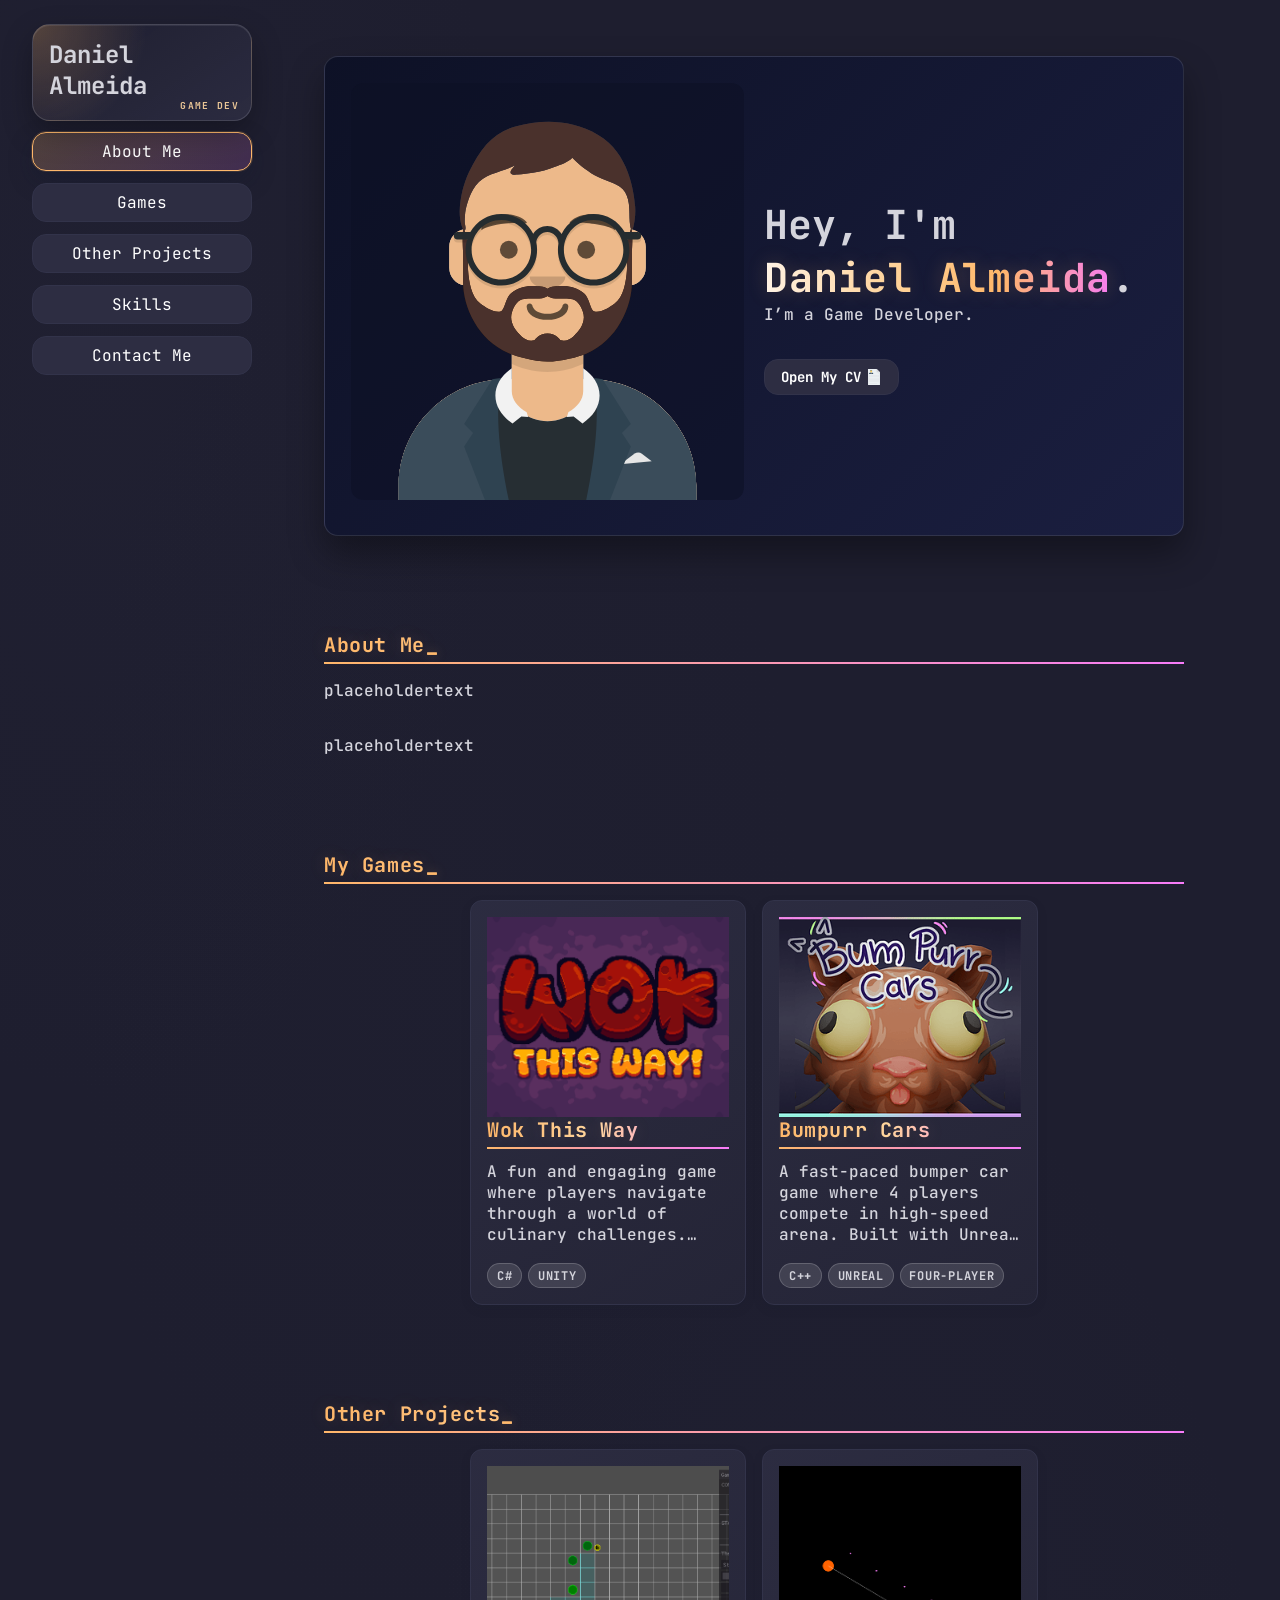
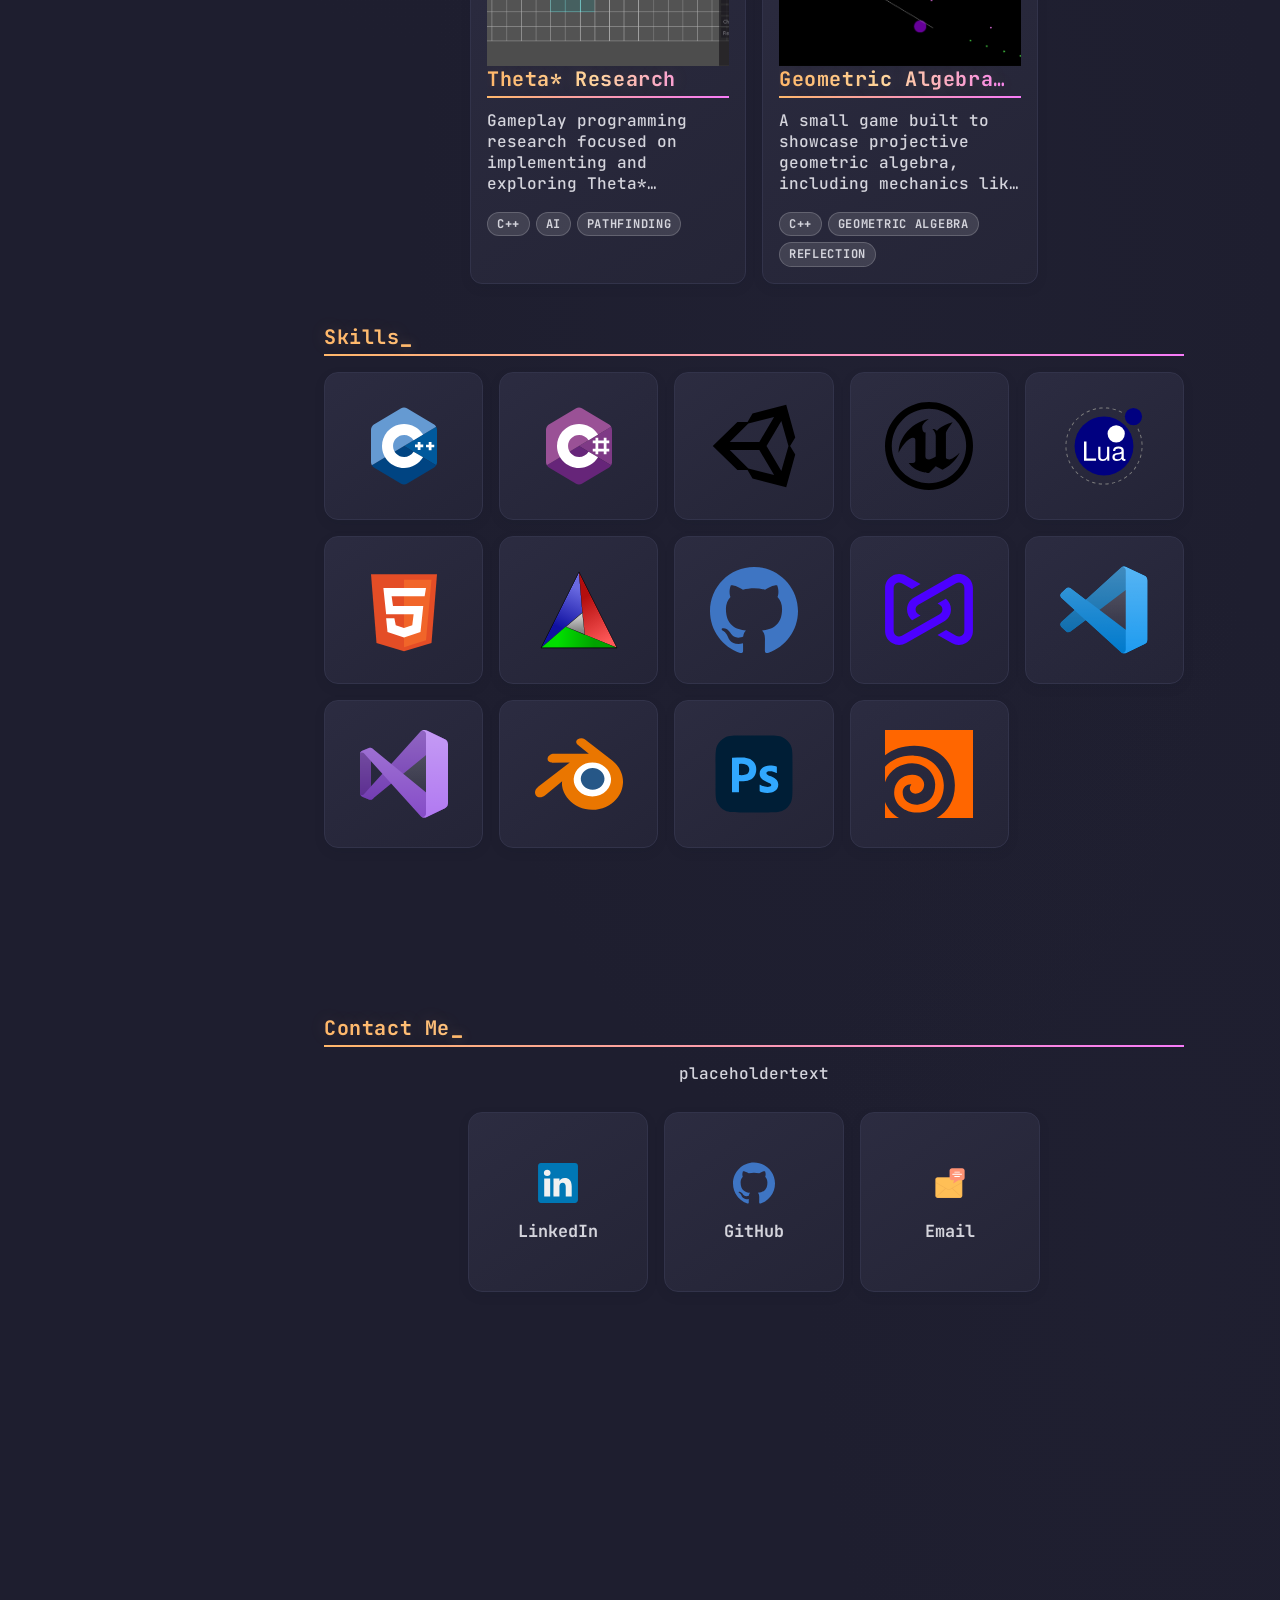
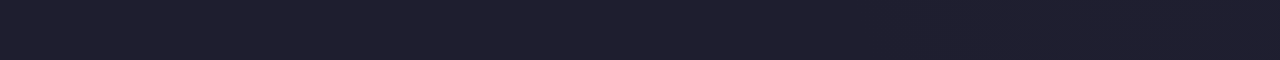
==== index.html @ 82ed1812 "added website project" ====
<!DOCTYPE html>
<html lang="en">
	<head>
		<meta charset="utf-8">
    <link rel="icon" href="./assets/images/1311.png" />
		<title>Daniel Almeida</title>
    <meta name="description" content="Logo/Profile photo">
    <meta name="viewport" content="width=device-width, initial-scale=1" />

    <link rel="preconnect" href="https://fonts.googleapis.com">
    <link rel="preconnect" href="https://fonts.gstatic.com" crossorigin>
    <link href="https://fonts.googleapis.com/css2?family=JetBrains+Mono:wght@400;500;700&display=swap" rel="stylesheet">

		<link rel="stylesheet" href="./css/layout.css">
    <link rel="stylesheet" href="./css/typography.css">
    <link rel="stylesheet" href="./css/utilities.css">

		<script defer src="./js/script.js"></script>
	</head>
	<body>
    <div class="site-header">
      <div class="nav-title">Daniel Almeida</div>
      <button class="nav-toggle" type="button" aria-expanded="false" aria-controls="site-nav">Menu</button>
    </div>

    <div class="navbar" id="site-nav">
      <div class="nav-primary">
        <div class="nav-index">
          <a class="button" href="#about-section">About Me</a>
          <a class="button" href="#my-work-section">Games</a>
          <a class="button" href="#other-projects-section">Other Projects</a>
          <a class="button" href="#skills-section">Skills</a>
          <a class="button" href="#contact-section">Contact Me</a>
        </div>
      </div>
    </div>

    <div id="main-content">
      <div id="portfolio-header">
        <div id="portfolio-header-image-container">
          <img src="./assets/icons/avatar.svg" class="portfolio-header-image">
          <a class="no-underline" target="_blank" >
            
          </a>
        </div>
        <div id="portfolio-header-text-container">
            <div class="header-text">
              <span class="main-title">Hey, I'm <span class="hero-name">Daniel Almeida</span>.</span>
              <div class="body-text">I’m a Game Developer.</div>
            </div>
            <a class="button" id="my-work-link" href="./assets/DanielAlmeida_CV.pdf" target="_blank" rel="noopener noreferrer">
              <span class="button-text">Open My CV</span> 
              <img src="./assets/icons/curriculum-vitae-resume-svgrepo-com.svg" class="right-arrow-icon" alt="CV icon" />
            </a>
        </div>
      </div>

      <div id="about-section">
        <span class="subheader-text">About Me</span>
        <div class="about-section-content">
          <div class="body-text">placeholdertext</div>
          <div class="body-text">placeholdertext</div>
        </div>
      </div>

      <div id="my-work-section">
        <span class="subheader-text">My Games</span>

        <div class="projects-container">
          <a class="project-card project-card-link" href="./project/wok-this-way.html" data-tags="C#, Unity">
            <img src="./assets/images/wokthisway1.png" class="project-image" alt="Wok This Way">
            <div class="project-card-text-container">
              <div class="subheader-text project-title">Wok This Way</div>
              <div class="body-text project-card-text">A fun and engaging game where players navigate through a world of culinary challenges. Made for an arcade machine</div>
            </div>
          </a>
          <a class="project-card project-card-link" href="./project/bumpurr-cars.html" data-tags="C++, Unreal, Four-Player">
            <img src="./assets/images/bumpurrCarsLogo2.png" class="project-image" alt="Bumpurr Cars">
            <div class="project-card-text-container">
              <div class="subheader-text project-title">Bumpurr Cars</div>
              <div class="body-text project-card-text">A fast-paced bumper car game where 4 players compete in high-speed arena. Built with Unreal Engine and C++.</div>
            </div>
          </a>
        </div>
      </div>

      <div id="other-projects-section">
        <div class="content-subsection">
          <span class="subheader-text">Other Projects</span>

          <div class="projects-container">
            <a class="project-card project-card-link" href="./project/theta-star-research.html" data-tags="C++, AI, Pathfinding">
              <img src="./assets/images/thetastar.png" class="project-image" alt="Theta* research project">
              <div class="project-card-text-container">
                <div class="subheader-text project-title">Theta* Research</div>
                <div class="body-text project-card-text">Gameplay programming research focused on implementing and exploring Theta* pathfinding.</div>
              </div>
            </a>
            <a class="project-card project-card-link" href="./project/geoa-mini-game.html" data-tags="C++, Geometric Algebra, Reflection">
              <img src="./assets/images/geoa.png" class="project-image" alt="Projective geometric algebra mini game">
              <div class="project-card-text-container">
                <div class="subheader-text project-title">Geometric Algebra Mini Game</div>
                <div class="body-text project-card-text">A small game built to showcase projective geometric algebra, including mechanics like collision and movement using reflection and translation.</div>
              </div>
            </a>
          </div>
        </div>

        <div class="content-subsection skills-section" id="skills-section">
          <div class="subheader-text">Skills</div>
          <div class="skills-grid">
            <div class="skill-card">
              <div class="skill-icon">
                <img src="./assets/icons/cpp-svgrepo-com.svg" class="skill-icon-image" alt="C++ logo" />
              </div>
              <div class="skill-label">C++</div>
            </div>
            <div class="skill-card">
              <div class="skill-icon">
                <img src="./assets/icons/csharp-svgrepo-com.svg" class="skill-icon-image" alt="C# logo" />
              </div>
              <div class="skill-label">C#</div>
            </div>
            <div class="skill-card">
              <div class="skill-icon">
                <img src="./assets/icons/unity-svgrepo-com.svg" class="skill-icon-image" alt="Unity logo" />
              </div>
              <div class="skill-label">Unity</div>
            </div>
            <div class="skill-card">
              <div class="skill-icon">
                <img src="./assets/icons/unreal-engine-svgrepo-com.svg" class="skill-icon-image" alt="Unreal Engine logo" />
              </div>
              <div class="skill-label">Unreal</div>
            </div>
            <div class="skill-card">
              <div class="skill-icon">
                <img src="./assets/icons/lua-svgrepo-com.svg" class="skill-icon-image" alt="Lua logo" />
              </div>
              <div class="skill-label">Lua</div>
            </div>
            <div class="skill-card">
              <div class="skill-icon">
                <img src="./assets/icons/html-5-svgrepo-com.svg" class="skill-icon-image" alt="HTML logo" />
              </div>
              <div class="skill-label">HTML</div>
            </div>
            <div class="skill-card">
              <div class="skill-icon">
                <img src="./assets/icons/cmake-svgrepo-com.svg" class="skill-icon-image" alt="CMake logo" />
              </div>
              <div class="skill-label">CMake</div>
            </div>
            <div class="skill-card">
              <div class="skill-icon">
                <img src="./assets/icons/github1.svg" class="skill-icon-image" alt="GitHub logo" />
              </div>
              <div class="skill-label">GitHub</div>
            </div>
            <div class="skill-card">
              <div class="skill-icon">
                <img src="./assets/icons/Logo-perforce-icon-reg.svg" class="skill-icon-image" alt="Perforce logo" />
              </div>
              <div class="skill-label">Perforce</div>
            </div>
            <div class="skill-card">
              <div class="skill-icon">
                <img src="./assets/icons/visual-studio-code-svgrepo-com.svg" class="skill-icon-image" alt="VS Code logo" />
              </div>
              <div class="skill-label">VS Code</div>
            </div>
            <div class="skill-card">
              <div class="skill-icon">
                <img src="./assets/icons/visual-studio-svgrepo-com.svg" class="skill-icon-image" alt="Visual Studio logo" />
              </div>
              <div class="skill-label">Visual Studio</div>
            </div>
            <div class="skill-card">
              <div class="skill-icon">
                <img src="./assets/icons/blender-svgrepo-com.svg" class="skill-icon-image" alt="Blender logo" />
              </div>
              <div class="skill-label">Blender</div>
            </div>
            <div class="skill-card">
              <div class="skill-icon">
                <img src="./assets/icons/adobe-photoshop-svgrepo-com.svg" class="skill-icon-image" alt="Photoshop logo" />
              </div>
              <div class="skill-label">Photoshop</div>
            </div>
            <div class="skill-card">
              <div class="skill-icon">
                <img src="./assets/icons/houdini_badge_flat.svg" class="skill-icon-image" alt="Houdini logo" />
              </div>
              <div class="skill-label">Houdini</div>
            </div>
          </div>
        </div>
      </div>

      <div id="contact-section">
        <span class="subheader-text">Contact Me</span>
        <div class="contact-section-content">
          <div class="contact-intro">
            <div class="body-text">placeholdertext</div>
          </div>
          <div class="contact-links">
            <a class="contact-card" target="_blank" href="https://linkedin.com/in/daniel-almeida-in">
              <img src="./assets/icons/linkedin1.svg" class="footer-icon" alt="LinkedIn" />
              <span class="contact-label">LinkedIn</span>
            </a>
            <a class="contact-card" target="_blank" href="https://github.com/daniellopesalmeida">
              <img src="./assets/icons/github1.svg" class="footer-icon" alt="GitHub" />
              <span class="contact-label">GitHub</span>
            </a>
            <a class="contact-card" href="mailto:dani.almeida.dla@gmail.com">
              <img src="./assets/icons/mail1.svg" class="footer-icon" alt="Email" />
              <span class="contact-label">Email</span>
            </a>
          </div>
        </div>
      </div>

      <div id="page-end-spacer" aria-hidden="true"></div>
    </div>

	</body>
</html>
---- css/layout.css ----
* 
{
  box-sizing: border-box;
}

html {
  text-size-adjust: none;
  -webkit-text-size-adjust: none;
  -moz-text-size-adjust: none;
  -ms-text-size-adjust: none;
  
}

body {
  position: relative;
  margin: 0;
  -webkit-font-smoothing: antialiased;
  -moz-osx-font-smoothing: grayscale;
  background-color: var(--bg-color);
  background-image:
    radial-gradient(46% 34% at 8% 10%, rgba(45, 45, 66, 0.12), transparent 70%),
    radial-gradient(40% 32% at 34% 28%, rgba(37, 37, 55, 0.1), transparent 72%),
    radial-gradient(46% 36% at 66% 58%, rgba(50, 51, 74, 0.1), transparent 74%),
    radial-gradient(38% 30% at 90% 88%, rgba(45, 45, 66, 0.08), transparent 72%);
  background-repeat: no-repeat;
  background-size: 100% 100%;
  color: var(--text-color);
  overflow-x: hidden;
}




/* Main Page Layout */

#main-content {
  margin: 48px 40px 40px 308px;
  display: flex;
  flex-direction: column;
  gap: 96px;
}

@media only screen and (max-width: 1000px) {
  #main-content {
    margin: 48px 40px 40px 296px;
  }
}

@media only screen and (max-width: 900px) {
  #main-content {
    margin: 176px 20px 20px 20px;
  }
}

@media only screen and (max-width: 800px) {
  #main-content {
    margin: 176px 20px 20px 20px;
  }
}

@media only screen and (max-width: 600px) {
  #main-content {
    margin: 168px 16px 16px 16px;
  }
}




/* Portfolio Header */

#portfolio-header {
  position: relative;
  display: flex;
  gap: 20px;
  align-items: center;
  background: linear-gradient(135deg, rgba(13, 17, 38, 0.95), rgba(27, 31, 65, 0.95));
  border: 1px solid rgba(255, 255, 255, 0.12);
  border-radius: 14px;
  box-shadow: 0 18px 34px rgba(0, 0, 0, 0.35);
  padding: 1.6rem;
  overflow: hidden;
}

#portfolio-header::after {
  content: "";
  position: absolute;
  inset: 0;
  background: linear-gradient(120deg, transparent 20%, rgba(255, 255, 255, 0.16), transparent 72%);
  transform: translateX(-120%);
  transition: transform 0.55s ease;
  pointer-events: none;
}

#portfolio-header:hover::after {
  transform: translateX(120%);
}

#portfolio-header-image-container {
  display: flex;
  flex-direction: column;
  gap: 10px;
  flex-basis: 50%;
}

.portfolio-header-image {
  width: 100%;
  max-width: 100%;
  height: auto;
  display: block;
  border-radius: 12px;
  background: rgba(13, 17, 38, 0.55);
  position: relative;
  overflow: hidden;
  -webkit-mask-image: -webkit-radial-gradient(white, black);
}



#portfolio-header-text-container {
  display: flex;
  flex-direction: column;
  gap: 34px;
  flex-basis: 50%;
}




/* About Section */

#about-section {
  display: flex;
  flex-direction: column;
  gap: 16px;
}

.about-section-content {
  display: flex;
  flex-direction: column;
  gap: 34px;
}

#contact-section {
  display: flex;
  flex-direction: column;
  gap: 16px;
  min-height: 420px;
  justify-content: center;
  padding: 1.2rem 0;
}

#page-end-spacer {
  min-height: 160px;
}

.contact-section-content {
  display: flex;
  flex-direction: column;
  gap: 28px;
  align-items: center;
}

.contact-intro {
  display: flex;
  flex-direction: column;
  gap: 18px;
  max-width: 760px;
}

.contact-links {
  display: flex;
  flex-wrap: wrap;
  gap: 16px;
  justify-content: center;
  max-width: 760px;
}

.contact-card {
  width: 180px;
  min-height: 180px;
  display: flex;
  flex-direction: column;
  align-items: center;
  justify-content: center;
  gap: 16px;
  padding: 1.25rem;
  border: 1px solid var(--border-color);
  border-radius: 14px;
  background: linear-gradient(145deg, rgba(45, 45, 66, 0.92), rgba(37, 37, 55, 0.92));
  color: inherit;
  text-decoration: none;
  box-shadow: 0 4px 12px rgba(15, 23, 42, 0.08);
  transition: transform 0.2s ease, box-shadow 0.2s ease, border-color 0.2s ease;
  text-align: center;
}

.contact-card:hover {
  transform: translateY(-3px);
  border-color: var(--accent-color);
  box-shadow: 0 8px 18px rgba(15, 23, 42, 0.14);
}

.contact-label {
  font-size: 1.05rem;
  font-weight: 700;
}

.contact-card .footer-icon {
  width: 42px;
  height: 42px;
  transition: transform 200ms ease-in-out, filter 200ms ease-in-out;
}

.contact-card:hover .footer-icon {
  transform: rotate(15deg) scale(1.08);
  filter: drop-shadow(0 0 8px rgba(255, 184, 107, 0.35));
}




/* Project Section */

#my-work-section {
  display: flex;
  flex-direction: column;
  gap: 16px;
}

#other-projects-section {
  display: flex;
  flex-direction: column;
  gap: 40px;
}

.content-subsection {
  display: flex;
  flex-direction: column;
  gap: 16px;
}

.projects-container {
  display: flex;
  gap: 34px 16px;
  flex-wrap: wrap;
  justify-content: center;
}

.skills-section {
  display: flex;
  flex-direction: column;
  gap: 16px;
}

.skills-grid {
  display: grid;
  grid-template-columns: repeat(auto-fit, minmax(140px, 1fr));
  gap: 16px;
}

.skill-card {
  position: relative;
  display: flex;
  flex-direction: column;
  align-items: center;
  justify-content: center;
  min-height: 148px;
  padding: 1rem;
  background: linear-gradient(145deg, rgba(45, 45, 66, 0.92), rgba(37, 37, 55, 0.92));
  border: 1px solid var(--border-color);
  border-radius: 14px;
  box-shadow: 0 4px 12px rgba(15, 23, 42, 0.08);
  text-align: center;
  overflow: hidden;
}

.skill-icon {
  width: 88px;
  height: 88px;
  display: flex;
  align-items: center;
  justify-content: center;
  padding: 0;
  color: #ffffff;
  font-size: 1rem;
  font-weight: 700;
  letter-spacing: 0.04em;
}

.skill-icon-image {
  width: 100%;
  height: 100%;
  object-fit: contain;
  display: block;
  transition: transform 200ms ease-in-out, filter 200ms ease-in-out;
}

.skill-card:hover .skill-icon-image {
  transform: translateY(-6px) scale(1.04);
  filter: drop-shadow(0 8px 12px rgba(0, 0, 0, 0.22));
}

.skill-label {
  position: absolute;
  left: 50%;
  bottom: 14px;
  transform: translate(-50%, 0);
  font-size: 0.95rem;
  font-weight: 700;
  opacity: 0;
  transition: opacity 0.2s ease;
  white-space: nowrap;
  pointer-events: none;
}

.skill-card:hover .skill-label {
  opacity: 1;
}

    /* Project Cards */

    .project-card {
      max-width: calc((100% - 32px) / 3);
      display: flex;
      flex-direction: column;
      gap: 24px;
      padding: 1rem;
      background: linear-gradient(145deg, rgba(45, 45, 66, 0.92), rgba(37, 37, 55, 0.92));
      border: 1px solid var(--border-color);
      border-radius: 14px;
      box-shadow: 0 4px 12px rgba(15, 23, 42, 0.08);
      transition: transform 0.2s ease, box-shadow 0.2s ease, border-color 0.2s ease;
      text-decoration: none;
      color: inherit;
    }

    .project-card:hover {
      transform: translateY(-3px);
      box-shadow: 0 8px 18px rgba(15, 23, 42, 0.14);
      border-color: var(--accent-color);
    }

    .project-card-text-container {
      flex-direction: column;
      display: flex;
      gap: 12px;
    }

    .project-tags {
      display: flex;
      flex-wrap: wrap;
      gap: 6px;
      margin-top: 6px;
    }

    .project-tag {
      background-color: rgba(255, 255, 255, 0.12);
      color: inherit;
      border: 1px solid rgba(255, 255, 255, 0.18);
      border-radius: 999px;
      padding: 0.2rem 0.55rem;
      font-size: 0.75rem;
      font-weight: 700;
      text-transform: uppercase;
      letter-spacing: 0.06em;
    }

    .project-card-link {
      display: block;
      border-radius: 12px;
      overflow: hidden;
      transition: transform 0.2s ease, box-shadow 0.2s ease;
      user-select: none;
      -webkit-user-select: none;
      -moz-user-select: none;
      -ms-user-select: none;
      text-decoration: none;
      color: inherit;
    }

    .project-card-link:hover {
      transform: translateY(-3px);
      box-shadow: 0 12px 18px rgba(0,0,0,0.15);
    }

    .project-image {
      width: 100%;
      height: 200px;
      object-fit: cover;
      object-position: center;
      display: block;
      cursor: pointer;
      background-color: transparent;
    }




/* Project Pages */

#project-header {
  display: flex;
  flex-direction: column;
  gap: 16px;
}

.project-hero-card {
  display: flex;
  flex-direction: column;
  gap: 18px;
  max-width: 720px;
  margin: 0 auto;
  padding: 1.4rem;
  background: linear-gradient(135deg, rgba(13, 17, 38, 0.95), rgba(27, 31, 65, 0.95));
  border: 1px solid rgba(255, 255, 255, 0.12);
  border-radius: 14px;
  box-shadow: 0 18px 34px rgba(0, 0, 0, 0.35);
}

.project-header-image {
  width: 100%;
  height: auto;
  border-radius: 12px;
}

#project-details {
  display: flex;
  flex-direction: column;
  gap: 16px;
}

.project-details-content {
  display: flex;
  flex-direction: column;
  gap: 34px;
}

#project-code {
  display: flex;
  flex-direction: column;
  gap: 16px;
}

.project-code-content {
  display: flex;
  flex-direction: column;
  gap: 20px;
}

.formula-card {
  display: flex;
  flex-direction: column;
  gap: 10px;
}

.formula-title {
  font-size: 0.9rem;
  font-weight: 700;
  letter-spacing: 0.08em;
  text-transform: uppercase;
  color: #ffd7a1;
}

.formula-expression {
  font-family: 'JetBrains Mono', monospace;
  display: flex;
  flex-direction: column;
  align-items: center;
  gap: 0.5rem;
  font-size: 1.3rem;
  font-weight: 700;
  line-height: 1.5;
  color: #f4f0ff;
  padding: 0.9rem 1rem;
  border-radius: 14px;
  background: linear-gradient(180deg, rgba(20, 23, 42, 0.82), rgba(14, 17, 32, 0.78));
  border: 1px solid rgba(255, 255, 255, 0.08);
  text-align: center;
}

.formula-line {
  display: flex;
  flex-wrap: wrap;
  justify-content: center;
  align-items: center;
  gap: 0.45rem;
}

.formula-line-text {
  font-size: 1.05rem;
  letter-spacing: 0.03em;
  text-transform: lowercase;
}

.formula-var {
  color: #fff3df;
}

.formula-op {
  color: #ffd7a1;
}

.formula-frac {
  display: inline-flex;
  flex-direction: column;
  align-items: center;
  line-height: 1.1;
}

.formula-frac-top {
  padding: 0 0.25rem 0.12rem;
  border-bottom: 1px solid rgba(255, 243, 223, 0.8);
}

.formula-frac-bottom {
  padding-top: 0.12rem;
}

.formula-expression sub {
  font-size: 0.7em;
  vertical-align: baseline;
  position: relative;
  bottom: -0.2em;
}

.code-block-card {
  padding: 1rem 1.1rem;
  border: 1px solid rgba(0, 122, 204, 0.35);
  border-radius: 16px;
  background: linear-gradient(180deg, rgba(37, 37, 38, 0.98), rgba(30, 30, 30, 0.98));
  box-shadow: 0 12px 24px rgba(0, 0, 0, 0.24);
  overflow-x: auto;
}

.code-block-card pre {
  margin: 0;
  white-space: pre-wrap;
}

.code-block-card code {
  font-family: 'JetBrains Mono', monospace;
  font-size: 0.92rem;
  line-height: 1.7;
  color: #d4d4d4;
}

.code-keyword {
  color: #569cd6;
}

.code-type {
  color: #4ec9b0;
}

.code-function {
  color: #dcdcaa;
}

.code-identifier {
  color: #9cdcfe;
}

.code-number {
  color: #b5cea8;
}

.code-comment {
  color: #6a9955;
}

#project-links {
  display: flex;
  flex-direction: column;
  gap: 16px;
}

.project-summary-card {
  padding: 1.2rem 1.3rem;
  border: 1px solid rgba(255, 255, 255, 0.12);
  border-radius: 16px;
  background: linear-gradient(145deg, rgba(45, 45, 66, 0.82), rgba(27, 31, 65, 0.82));
  box-shadow: 0 12px 24px rgba(0, 0, 0, 0.18);
}

.project-links-grid {
  display: flex;
  flex-wrap: wrap;
  gap: 16px;
}

.project-link-card {
  min-width: 180px;
  display: flex;
  align-items: center;
  justify-content: center;
  gap: 12px;
  padding: 1rem 1.2rem;
  border: 1px solid var(--border-color);
  border-radius: 14px;
  background: linear-gradient(145deg, rgba(45, 45, 66, 0.92), rgba(37, 37, 55, 0.92));
  color: inherit;
  text-decoration: none;
  box-shadow: 0 4px 12px rgba(15, 23, 42, 0.08);
  transition: transform 0.2s ease, box-shadow 0.2s ease, border-color 0.2s ease;
}

.project-link-card:hover {
  transform: translateY(-3px);
  border-color: var(--accent-color);
  box-shadow: 0 8px 18px rgba(15, 23, 42, 0.14);
}

.project-link-label {
  font-size: 0.95rem;
  font-weight: 700;
}

    /* Project Gallery */

    #project-gallery {
      display: flex;
      flex-direction: column;
      gap: 16px;
    }

    .project-gallery-content {
      display: grid;
      grid-template-columns: repeat(2, minmax(0, 1fr));
      gap: 16px;
      align-items: stretch;
    }

    .gallery-image-container {
      position: relative;
      width: 100%;
      display: flex;
      flex-direction: column;
      gap: 10px;
      padding: 1rem;
      border: 1px solid var(--border-color);
      border-radius: 14px;
      background: linear-gradient(145deg, rgba(45, 45, 66, 0.92), rgba(37, 37, 55, 0.92));
      box-shadow: 0 4px 12px rgba(15, 23, 42, 0.08);
      transition: box-shadow 0.2s ease, border-color 0.2s ease;
      justify-content: flex-start;
      overflow: hidden;
    }

    .gallery-image-container::after {
      content: "";
      position: absolute;
      inset: 0;
      background: linear-gradient(120deg, transparent 20%, rgba(255, 255, 255, 0.16), transparent 72%);
      transform: translateX(-120%);
      transition: transform 0.55s ease;
      pointer-events: none;
    }

    .gallery-image-container:hover {
      border-color: rgba(255, 255, 255, 0.18);
      box-shadow: 0 8px 18px rgba(15, 23, 42, 0.14);
    }

    .gallery-image-container:hover::after {
      transform: translateX(120%);
    }

  .gallery-image-container.half-width {
      width: 100%;
    }

    .gallery-image {
      width: 100%;
      height: auto;
      object-fit: contain;
      object-position: center;
      border-radius: 10px;
      background: rgba(13, 17, 38, 0.45);
    }


/* Extra Extra large devices (large laptops and desktops, 1200px and below) */
@media only screen and (max-width: 1600px) {
  #main-content {
    margin: 56px 96px 40px 324px;
  }
}

/* Extra large devices (large laptops and desktops, 1200px and below) */
@media only screen and (max-width: 1200px) {
  #main-content {
    margin: 56px 56px 40px 308px;
  }
}

/* Large devices (laptops/desktops, 1000px and below) */
@media only screen and (max-width: 1000px) {
  #main-content {
    margin: 48px 40px 40px 296px;
  }
}

/* Small devices (portrait tablets and large phones, 800px and below) */
@media only screen and (max-width: 800px) {
  #main-content {
    margin: 176px 20px 20px 20px;
  }

  #portfolio-header {
    flex-direction: column;
    align-items: flex-start;
  }

  #portfolio-header-image-container {
    flex: 0 0 auto;
  }

  .portfolio-header-image {
    max-width: 220px;
  }

  .project-card {
    max-width: calc((100% - 16px) / 2);
  }

  #other-projects-section {
    gap: 32px;
  }
}

/* Small devices (portrait tablets and large phones, 600px and below) */
@media only screen and (max-width: 600px) {
  #main-content {
    margin: 168px 16px 16px 16px;
  }

  .project-card {
    max-width: 100%;
  }

  .gallery-image-container.half-width {
    width: 100%;
  }

  .project-gallery-content {
    grid-template-columns: 1fr;
  }

  .skills-grid {
    grid-template-columns: repeat(2, minmax(0, 1fr));
  }

  .skill-card {
    min-height: 132px;
  }

  .contact-links {
    justify-content: center;
  }

  .contact-card {
    width: calc((100% - 16px) / 2);
    min-height: 160px;
  }

  .project-links-grid {
    flex-direction: column;
  }

  .project-link-card {
    width: 100%;
  }

  #contact-section {
    min-height: auto;
    padding: 0;
  }

  #page-end-spacer {
    min-height: 96px;
  }
}

:root {
  --bg-color: #1e1e2f;        /* dark IDE background */
  --text-color: #d4d4dc;      /* light text */
  --primary-color: #ffb86b;   /* warm amber accent */
  --secondary-color: #2d2d42; /* panel background */
  --accent-color: #f77bf9;    /* magenta highlight */
  --border-color: #32334a;    /* outline */
}
---- css/typography.css ----
body {
  font-family: 'JetBrains Mono', monospace;
  
}

.nav-title {
  font-weight: 700;
  font-size: 24px;
}

.button-text {
  font-size: 14px;
  font-weight: 700;
}

.image-caption {
  font-size: 14px;
  font-weight: 500;
}

.main-title {
  font-size: 40px;
  font-weight: 700;
}

.project-page-title {
  font-size: 40px;
  font-weight: 700;
  display: inline-block;
  color: var(--primary-color);
  background: linear-gradient(90deg, var(--primary-color), #ffd7a1 45%, var(--accent-color));
  -webkit-background-clip: text;
  background-clip: text;
  -webkit-text-fill-color: transparent;
  letter-spacing: 0.03em;
  text-shadow: 0 0 18px rgba(255, 184, 107, 0.18);
  position: relative;
  padding-bottom: 0.25rem;
  border-bottom: 2px solid transparent;
  border-image: linear-gradient(90deg, var(--primary-color), var(--accent-color)) 1;
}

.hero-name {
  display: inline-block;
  color: var(--primary-color);
  background: linear-gradient(90deg, #fff7ec 0%, #ffd7a1 35%, var(--primary-color) 68%, var(--accent-color) 100%);
  -webkit-background-clip: text;
  background-clip: text;
  -webkit-text-fill-color: transparent;
  text-shadow: 0 0 20px rgba(255, 184, 107, 0.22);
  letter-spacing: 0.02em;
}

.subheader-text {
  font-size: 20px;
  font-weight: 700;
  display: inline-block;
  color: var(--primary-color);
  background: linear-gradient(90deg, var(--primary-color), #ffd7a1 45%, var(--accent-color));
  -webkit-background-clip: text;
  background-clip: text;
  -webkit-text-fill-color: transparent;
  letter-spacing: 0.03em;
  text-shadow: 0 0 18px rgba(255, 184, 107, 0.18);
  position: relative;
  padding-bottom: 0.25rem;
  border-bottom: 2px solid transparent;
  border-image: linear-gradient(90deg, var(--primary-color), var(--accent-color)) 1;
}

#about-section > .subheader-text::after,
#my-work-section > .subheader-text::after,
.content-subsection > .subheader-text::after,
#contact-section > .subheader-text::after,
#project-details > .subheader-text::after,
#project-code > .subheader-text::after,
#project-gallery > .subheader-text::after,
#project-links > .subheader-text::after,
.project-page-title::after {
  content: "_";
  position: static;
  display: inline-block;
  margin-left: 0.04em;
  color: var(--primary-color);
  -webkit-text-fill-color: var(--primary-color);
  text-shadow: 0 0 12px rgba(255, 184, 107, 0.4);
  animation: console-cursor 1s steps(1, end) infinite;
}

@keyframes console-cursor {
  0%, 49% {
    opacity: 1;
  }

  50%, 100% {
    opacity: 0;
  }
}

.body-text {
  font-size: 16px;
  font-weight: 500;
}

.project-card-text {
  overflow: hidden;
  text-overflow: ellipsis;
  display: -webkit-box;
  -webkit-line-clamp: 4;
  line-clamp: 4;
  -webkit-box-orient: vertical;
  
}

.project-title {
  overflow: hidden;
  text-overflow: ellipsis;
  display: -webkit-box;
  -webkit-line-clamp: 1;
  line-clamp: 1;
  -webkit-box-orient: vertical;
}
---- css/utilities.css ----
/* Icons */

.right-arrow-icon {
  width: 16px;
  height: 16px;
  margin-top: 1px;
  transition: transform 200ms ease-in-out, filter 200ms ease-in-out;
}

.footer-icon {
  width: 28px;
  height: 28px;
}

a.icon-link {
  transition: transform 200ms ease-in-out;
}

a.icon-link:hover {
  cursor: pointer;
  stroke-width: 5;
  margin: 0;
  transform: rotate(15deg);
}


/* Navbar Styling */

.site-header {
  position: fixed;
  top: 24px;
  left: 32px;
  z-index: 20;
  width: 220px;
}

.nav-toggle {
  display: none;
}

.navbar {
  width: 220px;
  padding: 0;
  display: flex;
  flex-direction: column;
  align-items: flex-start;
  position: fixed;
  top: 132px;
  left: 32px;
  z-index: 15;
}

.nav-primary {
  display: flex;
  flex-direction: column;
  align-items: flex-start;
  width: 100%;
  gap: 28px;
}

.nav-index {
  display: flex;
  flex-direction: column;
  align-items: flex-start;
  gap: 12px;
  width: 100%;
}

.nav-index .button {
  width: 100%;
  justify-content: center;
}

.nav-return-button {
  margin-top: 16px;
  border-color: rgba(247, 123, 249, 0.45);
  background: linear-gradient(135deg, rgba(247, 123, 249, 0.18), rgba(255, 184, 107, 0.12));
}

.nav-return-button:hover {
  background: linear-gradient(135deg, rgba(247, 123, 249, 0.28), rgba(255, 184, 107, 0.18));
  border-color: var(--accent-color);
  box-shadow:
    0 8px 16px rgba(15, 23, 42, 0.24),
    0 0 0 1px rgba(247, 123, 249, 0.16);
}

.nav-title {
  position: relative;
  display: inline-flex;
  align-items: center;
  padding: 0.85rem 1rem 1.2rem;
  border: 1px solid rgba(255, 255, 255, 0.14);
  border-radius: 18px;
  background:
    radial-gradient(circle at top left, rgba(255, 184, 107, 0.24), transparent 48%),
    linear-gradient(145deg, rgba(30, 30, 47, 0.96), rgba(45, 45, 66, 0.9));
  box-shadow:
    0 12px 30px rgba(0, 0, 0, 0.28),
    inset 0 1px 0 rgba(255, 255, 255, 0.08);
  overflow: hidden;
}

.nav-title::before {
  content: "";
  position: absolute;
  inset: 0;
  background: linear-gradient(120deg, transparent 20%, rgba(255, 255, 255, 0.16), transparent 72%);
  transform: translateX(-120%);
  transition: transform 0.55s ease;
}

.nav-title::after {
  content: "Game Dev";
  position: absolute;
  right: 12px;
  bottom: 8px;
  font-size: 0.6rem;
  letter-spacing: 0.14em;
  text-transform: uppercase;
  color: rgba(255, 215, 161, 0.9);
}

.nav-title:hover::before {
  transform: translateX(120%);
}

.nav-socials {
  display: flex;
  flex-direction: column;
  align-items: flex-end;
  gap: 8px;
  margin-left: 0;
}
.nav-title-link {
  color: black;
  text-decoration: none;
}

.nav-title-link:hover {
  text-decoration: underline;
}

.nav-socials {
  display: flex;
  flex-direction: column;
  gap: 8px;
}

a.icon-link {
  text-decoration: none;
  display: inline-flex;
  align-items: center;
}

a.icon-link:hover {
  cursor: pointer;
  transform: rotate(15deg);
}

/* Collapsible navigation on smaller screens */
@media only screen and (max-width: 900px) {
  .site-header {
    top: 16px;
    left: 20px;
    width: calc(100% - 40px);
    display: flex;
    align-items: center;
    justify-content: space-between;
    gap: 16px;
  }

  .navbar {
    top: 116px;
    left: 20px;
    width: calc(100% - 40px);
    align-items: flex-start;
    max-height: 0;
    overflow: hidden;
    opacity: 0;
    pointer-events: none;
    transition: max-height 0.25s ease, opacity 0.2s ease;
  }

  .nav-primary {
    gap: 20px;
  }

  .nav-index {
    width: 100%;
  }

  .nav-toggle {
    display: inline-flex;
    align-items: center;
    justify-content: center;
    padding: 0.7rem 1rem;
    border: 1px solid rgba(255, 255, 255, 0.14);
    border-radius: 14px;
    background: linear-gradient(145deg, rgba(30, 30, 47, 0.96), rgba(45, 45, 66, 0.9));
    color: #fff;
    font: inherit;
    font-weight: 700;
    cursor: pointer;
  }

  body.nav-open .navbar {
    max-height: 420px;
    opacity: 1;
    pointer-events: auto;
  }
}

/* Small devices (portrait tablets and large phones, 800px and below) */
@media only screen and (max-width: 800px) {
  .site-header {
    left: 16px;
    width: calc(100% - 32px);
  }

  .navbar {
    left: 16px;
    width: calc(100% - 32px);
  }
}


/* Button Styling */

a.button {
  padding: 8px 16px;
  border: 1px solid var(--border-color);
  border-radius: 14px;
  color: #fff;
  background-color: var(--secondary-color);
  text-decoration: none;
  width: fit-content;
  display: flex;
  gap: 5px;
  align-items: center;
  transition: border-color 0.2s ease, box-shadow 0.2s ease, background-color 0.2s ease;
}

a.button:hover {
  color: #fff;
  background-color: rgba(255, 184, 107, 0.12);
  border-color: var(--accent-color);
  text-decoration: none;
  cursor: pointer;
  box-shadow: 0 8px 16px rgba(15, 23, 42, 0.2);
  transform: none;
}

a.button:hover .right-arrow-icon {
  transform: rotate(15deg) scale(1.08);
  filter: drop-shadow(0 0 8px rgba(255, 184, 107, 0.35));
}

.nav-index .button.active {
  background: linear-gradient(135deg, rgba(255, 184, 107, 0.22), rgba(247, 123, 249, 0.16));
  border-color: var(--primary-color);
  box-shadow:
    0 10px 24px rgba(15, 23, 42, 0.28),
    0 0 0 1px rgba(255, 184, 107, 0.18);
}

/* Link Styling */
a.no-underline {
  text-decoration: none;
  color: black
}

a.no-underline:hover {
  text-decoration: underline;
  cursor: pointer;
}
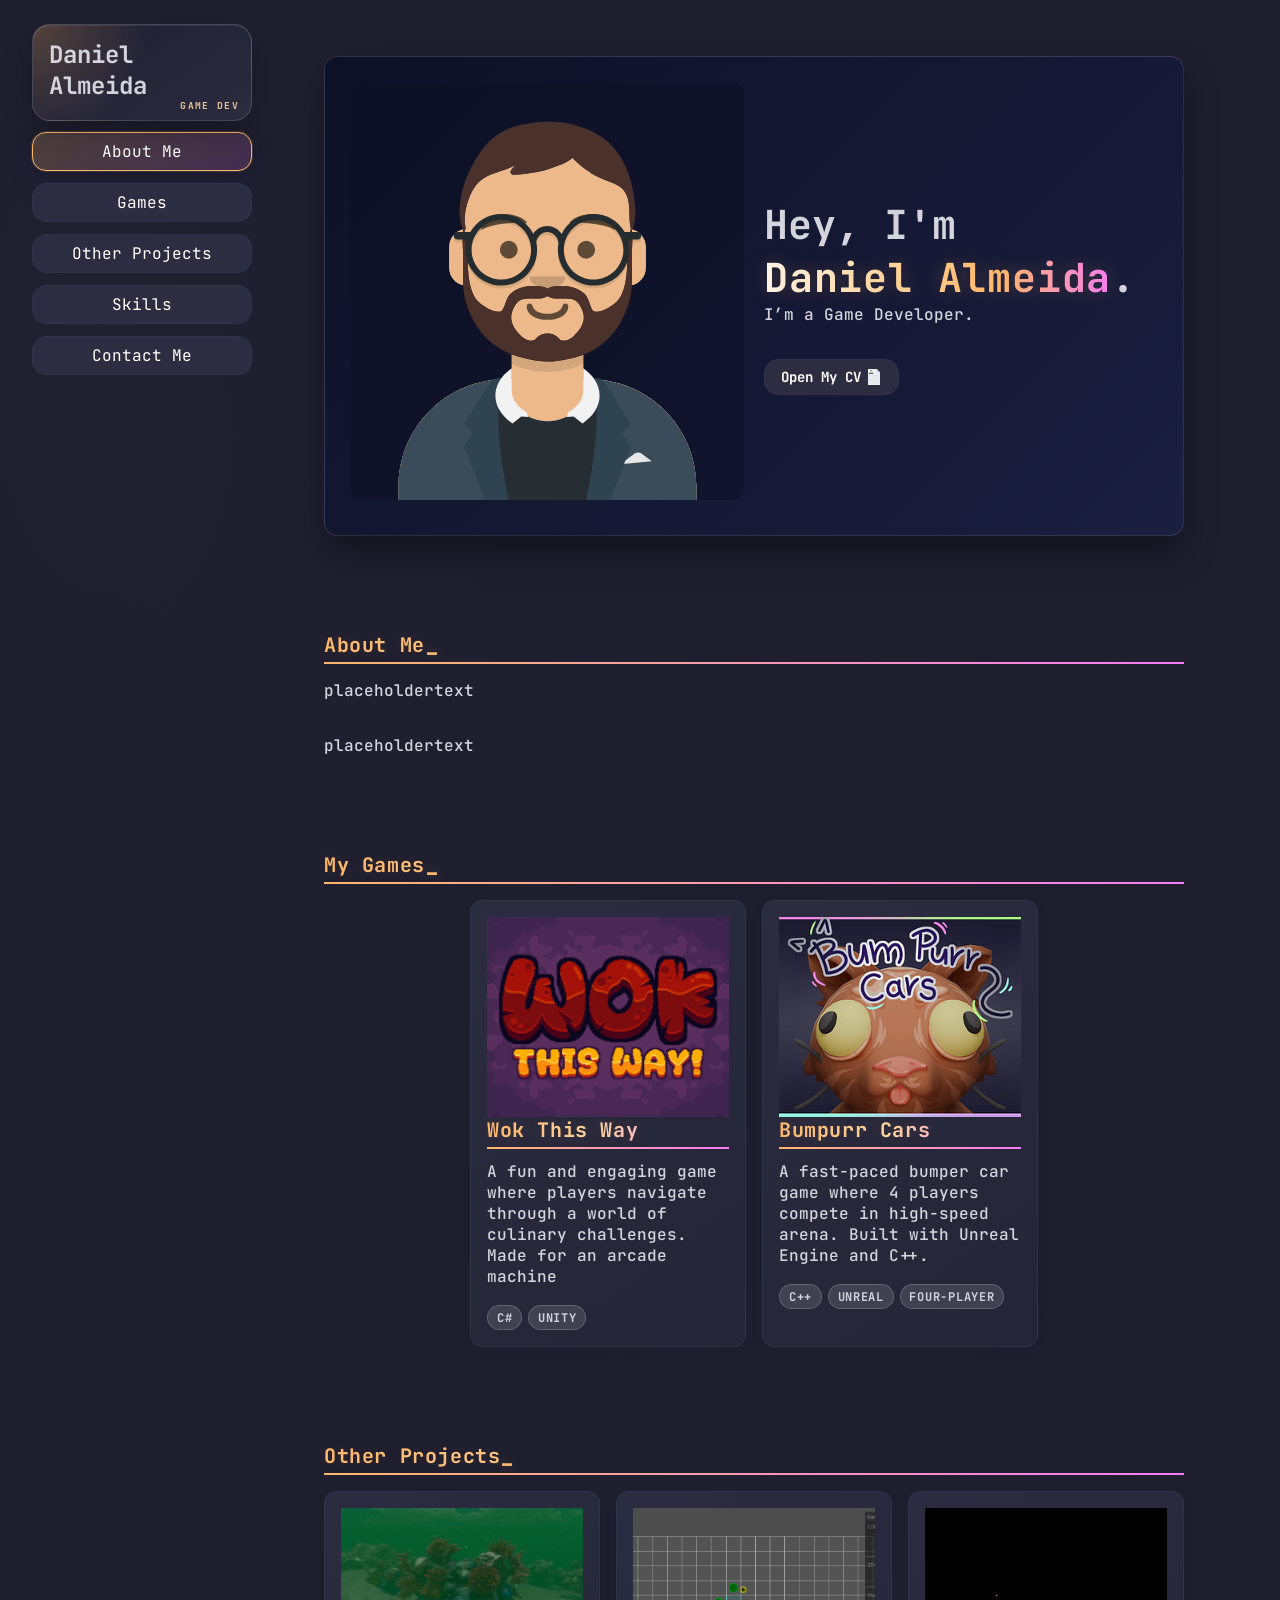
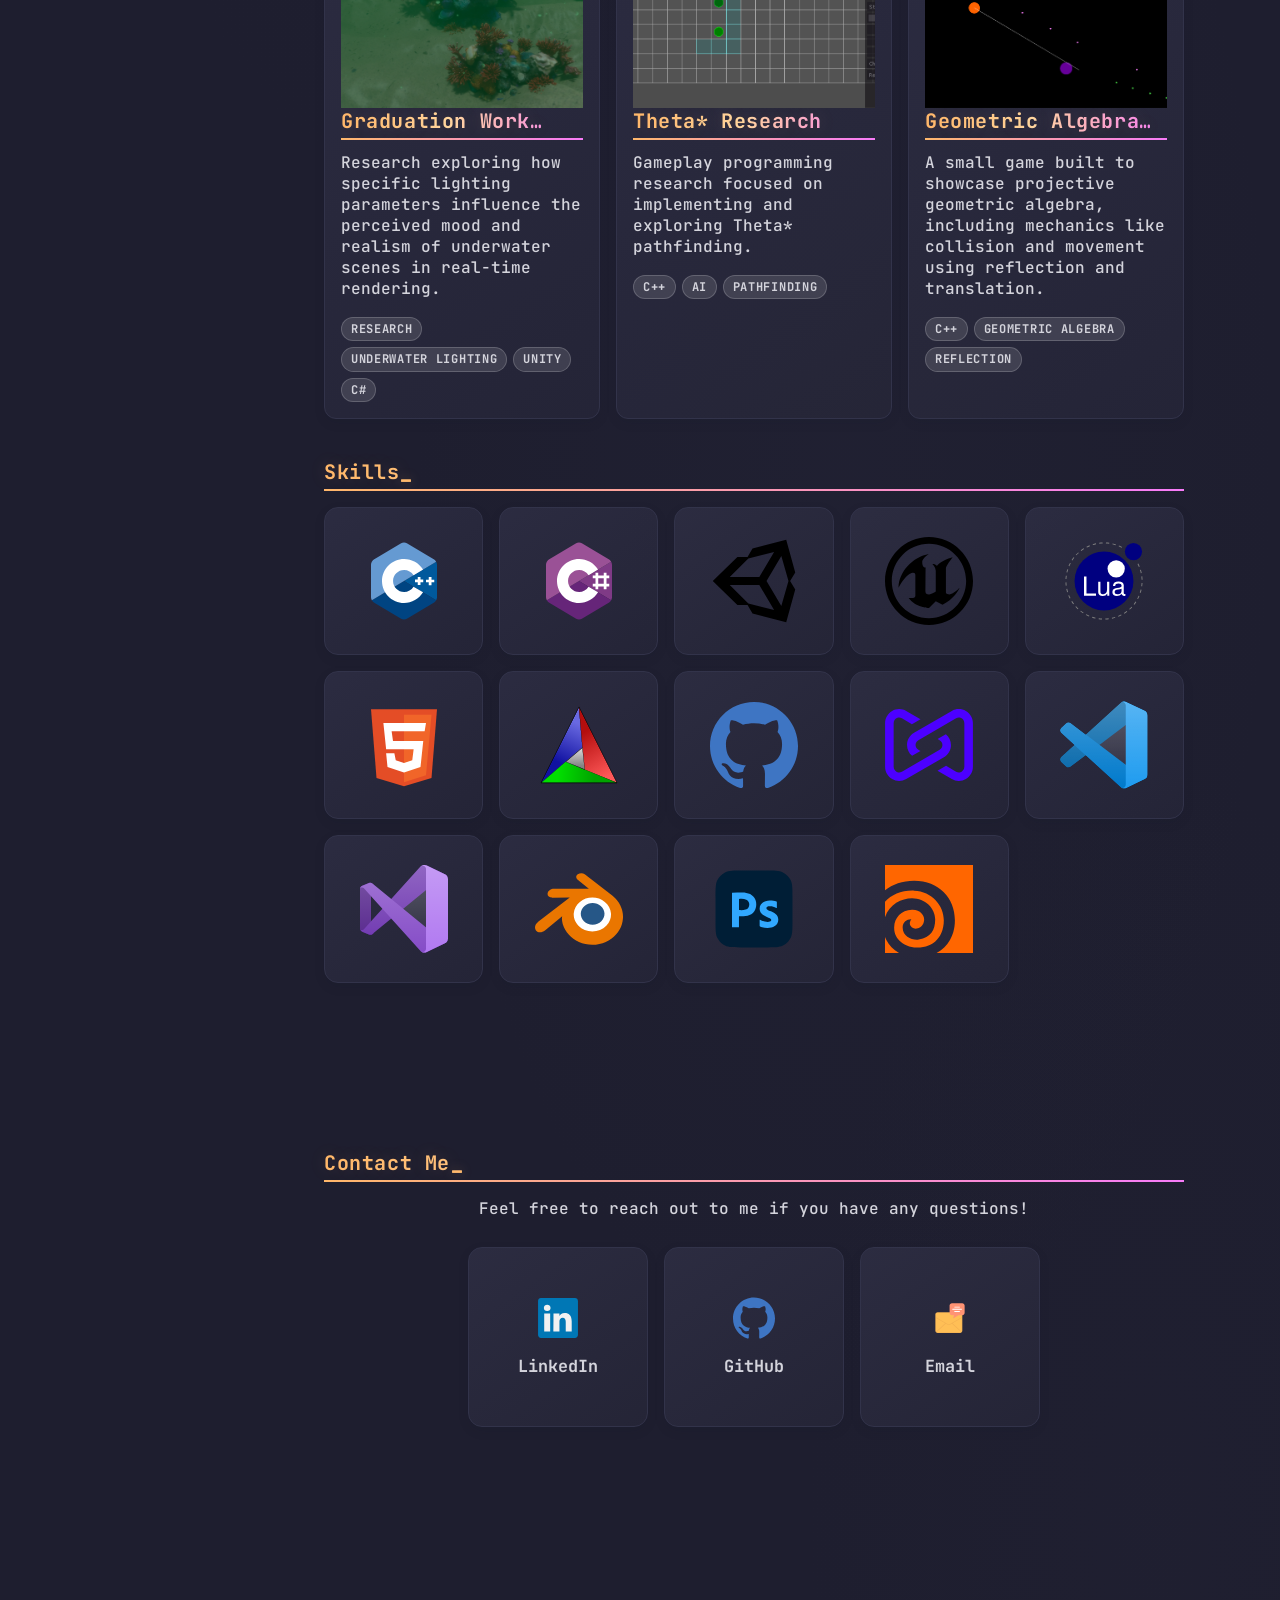
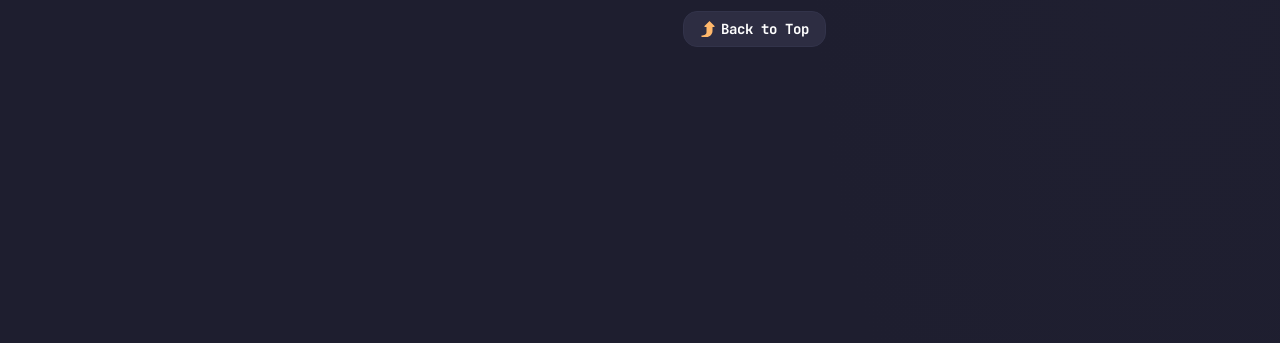
==== commit 2b08fd13: "added graduation work" ====
--- a/index.html
+++ b/index.html
@@ -2,9 +2,9 @@
 <html lang="en">
 	<head>
 		<meta charset="utf-8">
-    <link rel="icon" href="./assets/images/1311.png" />
+    <link rel="icon" href="./assets/icons/avatar.svg" />
 		<title>Daniel Almeida</title>
-    <meta name="description" content="Logo/Profile photo">
+    <meta name="description" content="Portfolio">
     <meta name="viewport" content="width=device-width, initial-scale=1" />
 
     <link rel="preconnect" href="https://fonts.googleapis.com">
@@ -89,6 +89,13 @@
           <span class="subheader-text">Other Projects</span>
 
           <div class="projects-container">
+            <a class="project-card project-card-link" href="./project/graduation-work-research.html" data-tags="Research, Underwater Lighting, Unity, C#">
+              <img src="./assets/images/GraduationWork/GWimage.png" class="project-image" alt="Graduation Work Research">
+              <div class="project-card-text-container">
+                <div class="subheader-text project-title">Graduation Work Research</div>
+                <div class="body-text project-card-text">Research exploring how specific lighting parameters influence the perceived mood and realism of underwater scenes in real-time rendering.</div>
+              </div>
+            </a>
             <a class="project-card project-card-link" href="./project/theta-star-research.html" data-tags="C++, AI, Pathfinding">
               <img src="./assets/images/thetastar.png" class="project-image" alt="Theta* research project">
               <div class="project-card-text-container">
@@ -201,7 +208,7 @@
         <span class="subheader-text">Contact Me</span>
         <div class="contact-section-content">
           <div class="contact-intro">
-            <div class="body-text">placeholdertext</div>
+            <div class="body-text">Feel free to reach out to me if you have any questions!</div>
           </div>
           <div class="contact-links">
             <a class="contact-card" target="_blank" href="https://linkedin.com/in/daniel-almeida-in">
@@ -220,6 +227,13 @@
         </div>
       </div>
 
+      <div class="back-to-top-section">
+        <a class="button back-to-top-button" href="#portfolio-header">
+          <img src="./assets/icons/return-back-svgrepo-com.svg" class="right-arrow-icon back-to-top-icon" alt="Back to top" />
+          <span class="button-text">Back to Top</span>
+        </a>
+      </div>
+
       <div id="page-end-spacer" aria-hidden="true"></div>
     </div>
 
--- a/css/layout.css
+++ b/css/layout.css
@@ -154,6 +154,12 @@
   min-height: 160px;
 }
 
+.back-to-top-section {
+  display: flex;
+  justify-content: center;
+  padding: 1rem 0 0;
+}
+
 .contact-section-content {
   display: flex;
   flex-direction: column;
@@ -325,6 +331,7 @@
       display: flex;
       flex-direction: column;
       gap: 24px;
+      min-height: 430px;
       padding: 1rem;
       background: linear-gradient(145deg, rgba(45, 45, 66, 0.92), rgba(37, 37, 55, 0.92));
       border: 1px solid var(--border-color);
@@ -333,6 +340,7 @@
       transition: transform 0.2s ease, box-shadow 0.2s ease, border-color 0.2s ease;
       text-decoration: none;
       color: inherit;
+      align-self: stretch;
     }
 
     .project-card:hover {
@@ -430,6 +438,12 @@
   gap: 16px;
 }
 
+#project-preface {
+  display: flex;
+  flex-direction: column;
+  gap: 16px;
+}
+
 .project-details-content {
   display: flex;
   flex-direction: column;
@@ -609,6 +623,16 @@
   transform: translateY(-3px);
   border-color: var(--accent-color);
   box-shadow: 0 8px 18px rgba(15, 23, 42, 0.14);
+}
+
+.back-projects-link .footer-icon {
+  transition: transform 0.2s ease, filter 0.2s ease;
+  filter: drop-shadow(0 0 0 rgba(247, 123, 249, 0));
+}
+
+.back-projects-link:hover .footer-icon {
+  transform: translateX(-4px) rotate(-10deg);
+  filter: drop-shadow(0 0 8px rgba(247, 123, 249, 0.35));
 }
 
 .project-link-label {
--- a/css/typography.css
+++ b/css/typography.css
@@ -73,6 +73,7 @@
 .content-subsection > .subheader-text::after,
 #contact-section > .subheader-text::after,
 #project-details > .subheader-text::after,
+#project-preface > .subheader-text::after,
 #project-code > .subheader-text::after,
 #project-gallery > .subheader-text::after,
 #project-links > .subheader-text::after,
@@ -103,13 +104,7 @@
 }
 
 .project-card-text {
-  overflow: hidden;
-  text-overflow: ellipsis;
-  display: -webkit-box;
-  -webkit-line-clamp: 4;
-  line-clamp: 4;
-  -webkit-box-orient: vertical;
-  
+  display: block;
 }
 
 .project-title {
--- a/css/utilities.css
+++ b/css/utilities.css
@@ -257,6 +257,15 @@
   filter: drop-shadow(0 0 8px rgba(255, 184, 107, 0.35));
 }
 
+.back-to-top-icon {
+  transform: rotate(90deg);
+  transform-origin: center;
+}
+
+a.button:hover .back-to-top-icon {
+  transform: rotate(90deg) translateX(-3px) scale(1.08);
+}
+
 .nav-index .button.active {
   background: linear-gradient(135deg, rgba(255, 184, 107, 0.22), rgba(247, 123, 249, 0.16));
   border-color: var(--primary-color);
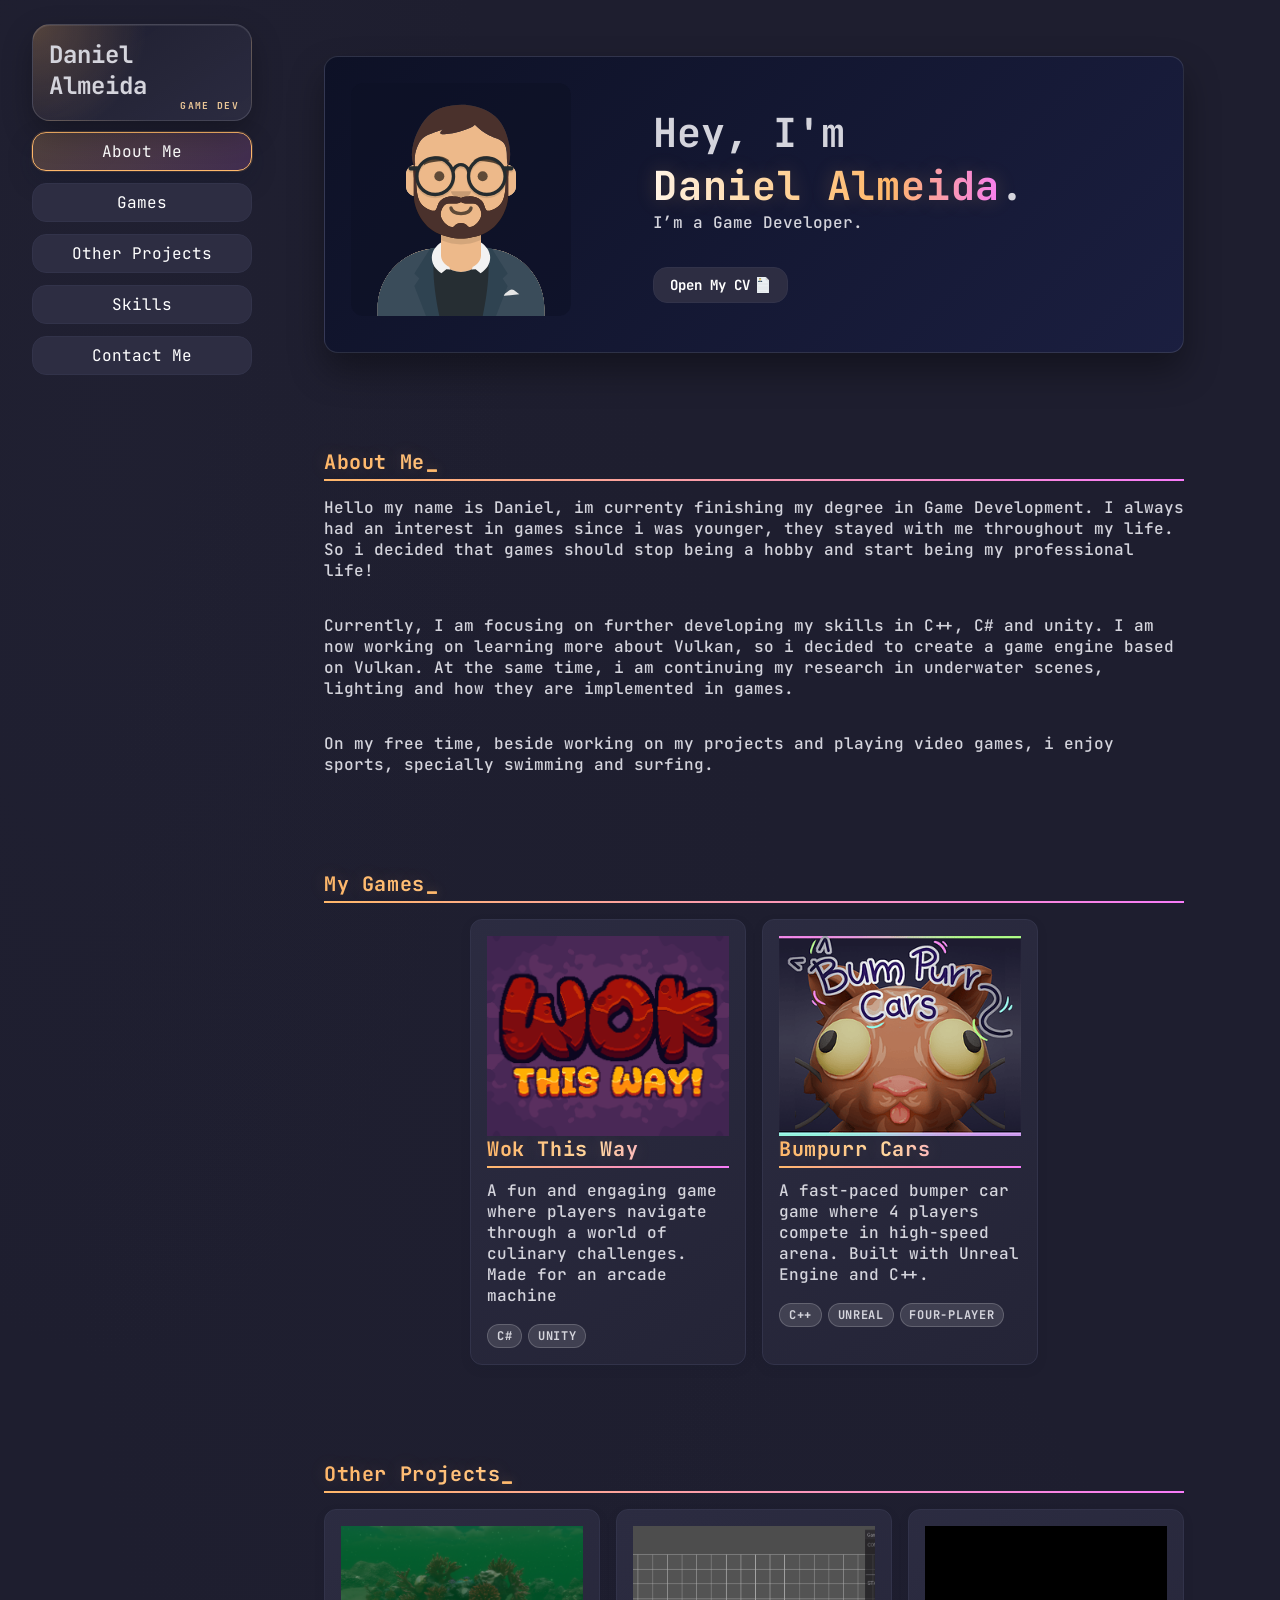
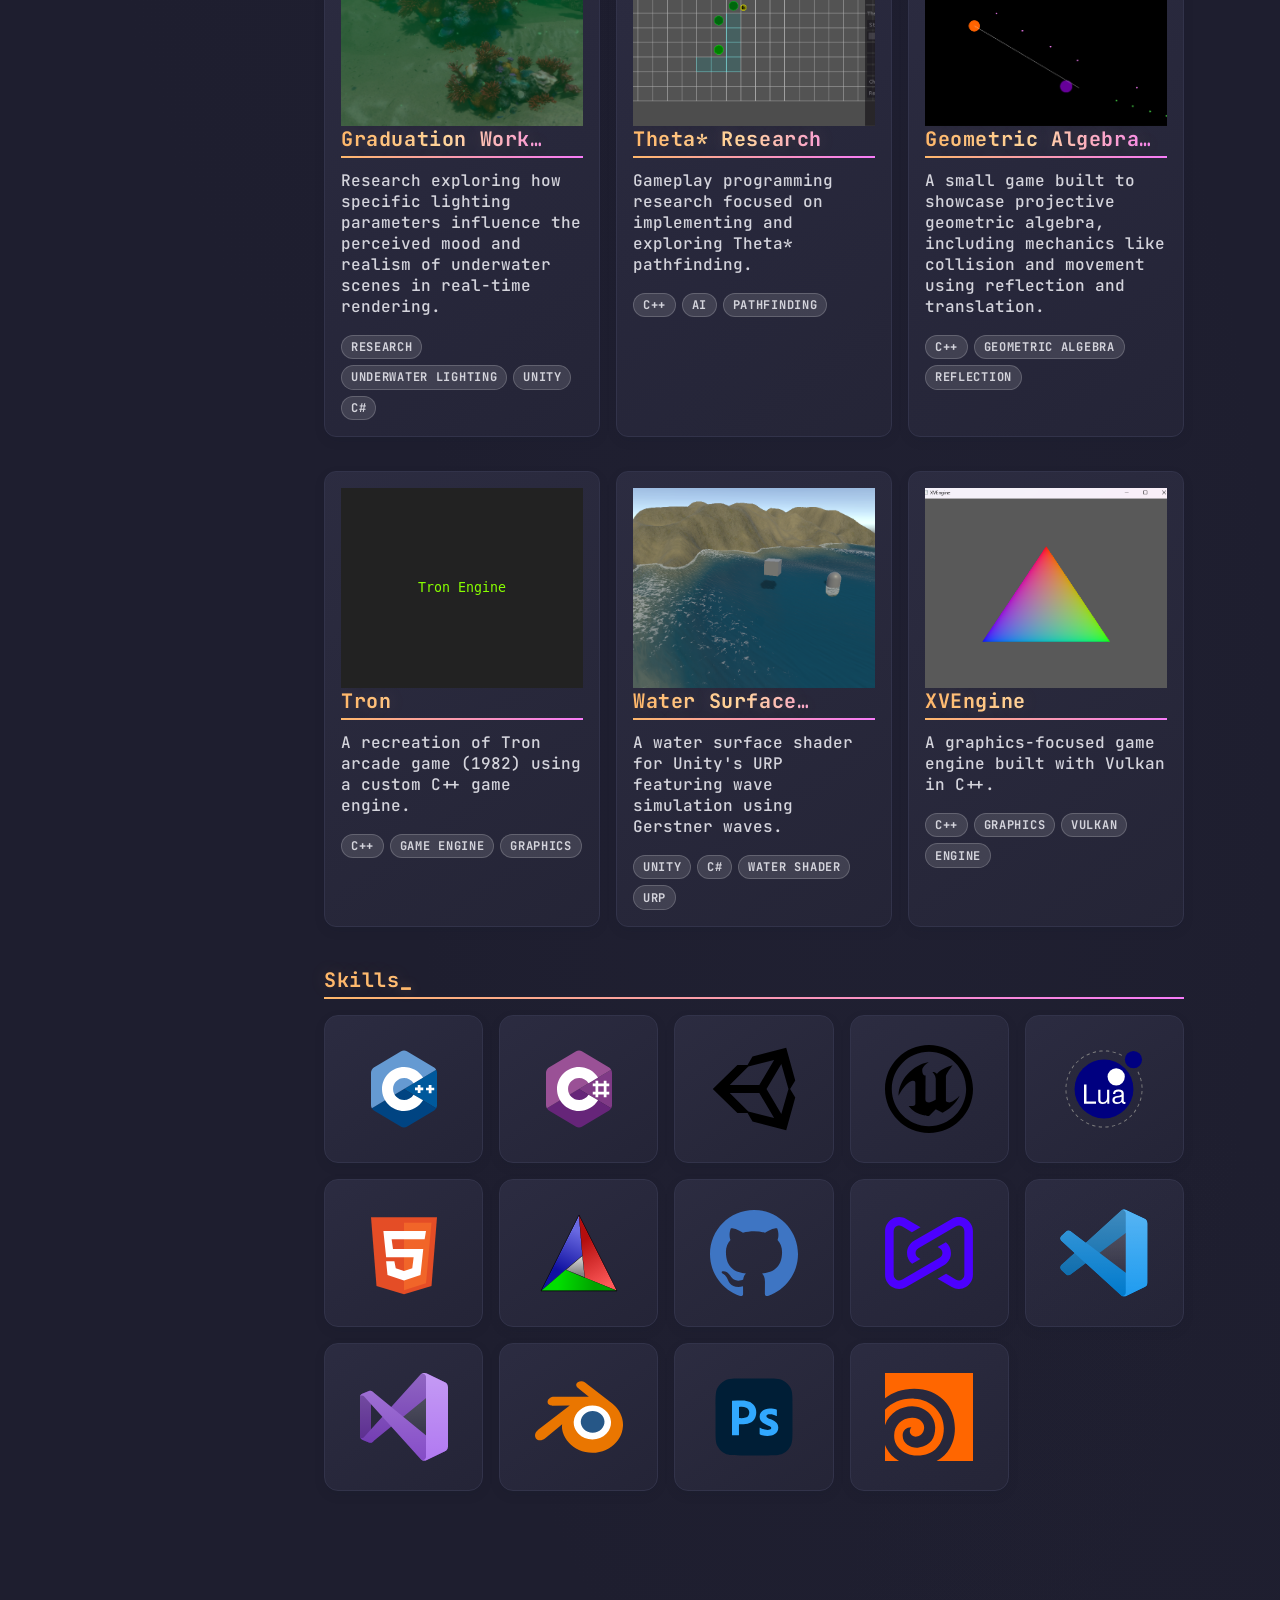
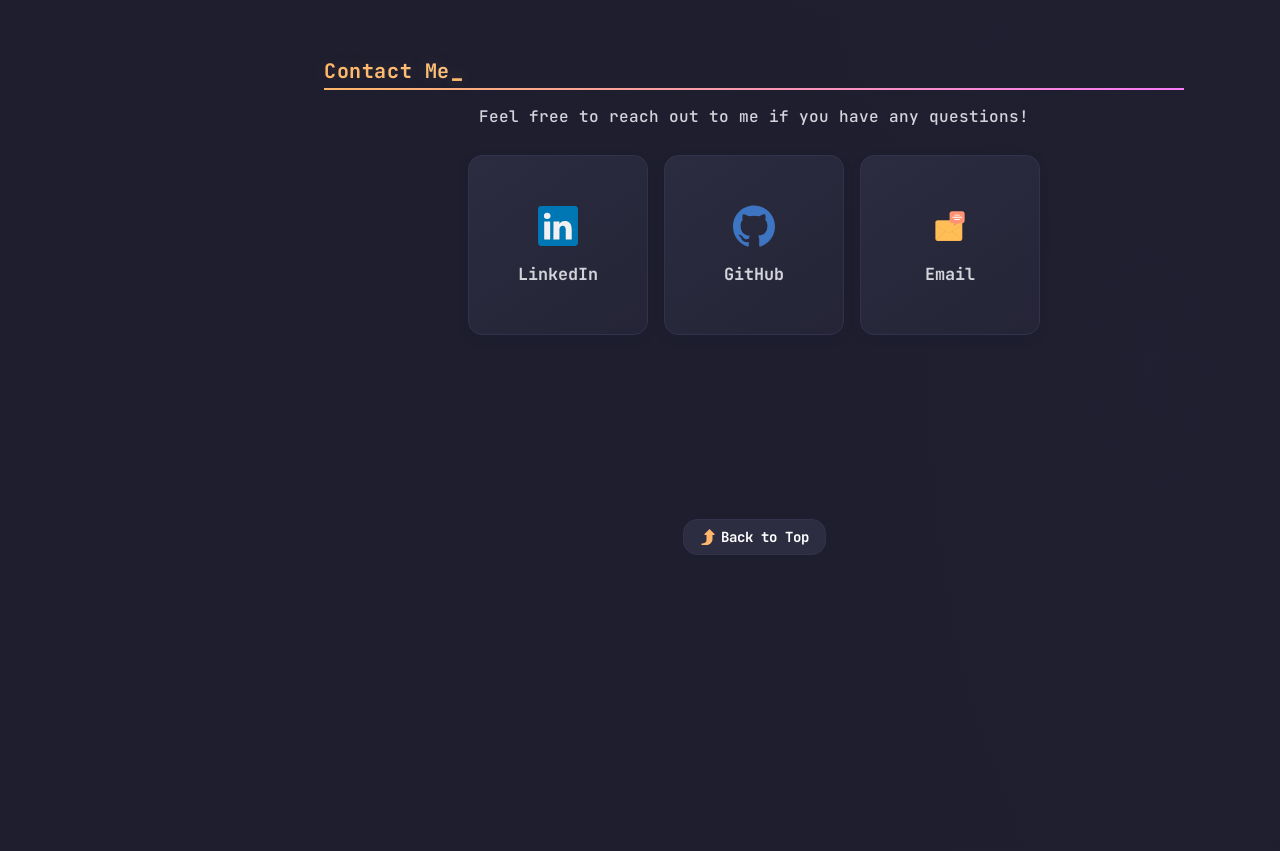
==== commit c58ca16b: "Clean portfolio start" ====
--- a/index.html
+++ b/index.html
@@ -48,7 +48,7 @@
               <span class="main-title">Hey, I'm <span class="hero-name">Daniel Almeida</span>.</span>
               <div class="body-text">I’m a Game Developer.</div>
             </div>
-            <a class="button" id="my-work-link" href="./assets/DanielAlmeida_CV.pdf" target="_blank" rel="noopener noreferrer">
+            <a class="button" id="my-work-link" href="./assets/documents/CV_Daniel_Almeida.pdf" target="_blank" rel="noopener noreferrer">
               <span class="button-text">Open My CV</span> 
               <img src="./assets/icons/curriculum-vitae-resume-svgrepo-com.svg" class="right-arrow-icon" alt="CV icon" />
             </a>
@@ -58,8 +58,9 @@
       <div id="about-section">
         <span class="subheader-text">About Me</span>
         <div class="about-section-content">
-          <div class="body-text">placeholdertext</div>
-          <div class="body-text">placeholdertext</div>
+          <div class="body-text">Hello my name is Daniel, im currenty finishing my degree in Game Development. I always had an interest in games since i was younger, they stayed with me throughout my life. So i decided that games should stop being a hobby and start being my professional life!</div>
+          <div class="body-text">Currently, I am focusing on further developing my skills in C++, C# and unity. I am now working on learning more about Vulkan, so i decided to create a game engine based on Vulkan. At the same time, i am continuing my research in underwater scenes, lighting and how they are implemented in games.</div>
+          <div class="body-text">On my free time, beside working on my projects and playing video games, i enjoy sports, specially swimming and surfing.  </div>
         </div>
       </div>
 
@@ -110,6 +111,27 @@
                 <div class="body-text project-card-text">A small game built to showcase projective geometric algebra, including mechanics like collision and movement using reflection and translation.</div>
               </div>
             </a>
+            <a class="project-card project-card-link" href="./project/tron.html" data-tags="C++, Game Engine, Graphics">
+              <img src="data:image/svg+xml,%3Csvg xmlns='http://www.w3.org/2000/svg' width='400' height='300'%3E%3Crect fill='%23222' width='400' height='300'/%3E%3Ctext x='50%25' y='50%25' font-size='20' fill='%2388ff00' text-anchor='middle' dominant-baseline='middle' font-family='monospace'%3ETron Engine%3C/text%3E%3C/svg%3E" class="project-image" alt="Tron Game Engine">
+              <div class="project-card-text-container">
+                <div class="subheader-text project-title">Tron</div>
+                <div class="body-text project-card-text">A recreation of Tron arcade game (1982) using a custom C++ game engine.</div>
+              </div>
+            </a>
+            <a class="project-card project-card-link" href="./project/water-surface-unity.html" data-tags="Unity, C#, Water Shader, URP">
+              <img src="./assets/images/WaterShader/watterShaderImage.png" class="project-image" alt="Water Surface Shader">
+              <div class="project-card-text-container">
+                <div class="subheader-text project-title">Water Surface Shader</div>
+                <div class="body-text project-card-text">A water surface shader for Unity's URP featuring wave simulation using Gerstner waves.</div>
+              </div>
+            </a>
+            <a class="project-card project-card-link" href="./project/xv-engine.html" data-tags="C++, Graphics, Vulkan, Engine">
+              <img src="./assets/images/XVEngine/triangleVulkan.png" class="project-image" alt="XV Engine Vulkan Graphics">
+              <div class="project-card-text-container">
+                <div class="subheader-text project-title">XVEngine</div>
+                <div class="body-text project-card-text">A graphics-focused game engine built with Vulkan in C++.</div>
+              </div>
+            </a>
           </div>
         </div>
 
--- a/css/layout.css
+++ b/css/layout.css
@@ -100,19 +100,20 @@
   display: flex;
   flex-direction: column;
   gap: 10px;
-  flex-basis: 50%;
+  flex-basis: 35%;
 }
 
 .portfolio-header-image {
   width: 100%;
-  max-width: 100%;
+  max-width: 220px;
   height: auto;
   display: block;
   border-radius: 12px;
   background: rgba(13, 17, 38, 0.55);
   position: relative;
   overflow: hidden;
-  -webkit-mask-image: -webkit-radial-gradient(white, black);
+  -webkit-mask-image: radial-gradient(circle, white, black);
+  mask-image: radial-gradient(circle, white, black);
 }
 
 
@@ -640,6 +641,14 @@
   font-weight: 700;
 }
 
+    /* Project Videos */
+
+    #project-videos {
+      display: flex;
+      flex-direction: column;
+      gap: 16px;
+    }
+
     /* Project Gallery */
 
     #project-gallery {
@@ -649,6 +658,13 @@
     }
 
     .project-gallery-content {
+      display: grid;
+      grid-template-columns: repeat(2, minmax(0, 1fr));
+      gap: 16px;
+      align-items: stretch;
+    }
+
+    .project-videos-content {
       display: grid;
       grid-template-columns: repeat(2, minmax(0, 1fr));
       gap: 16px;
@@ -771,6 +787,10 @@
     grid-template-columns: 1fr;
   }
 
+  .project-videos-content {
+    grid-template-columns: 1fr;
+  }
+
   .skills-grid {
     grid-template-columns: repeat(2, minmax(0, 1fr));
   }
--- a/css/typography.css
+++ b/css/typography.css
@@ -75,6 +75,7 @@
 #project-details > .subheader-text::after,
 #project-preface > .subheader-text::after,
 #project-code > .subheader-text::after,
+#project-videos > .subheader-text::after,
 #project-gallery > .subheader-text::after,
 #project-links > .subheader-text::after,
 .project-page-title::after {
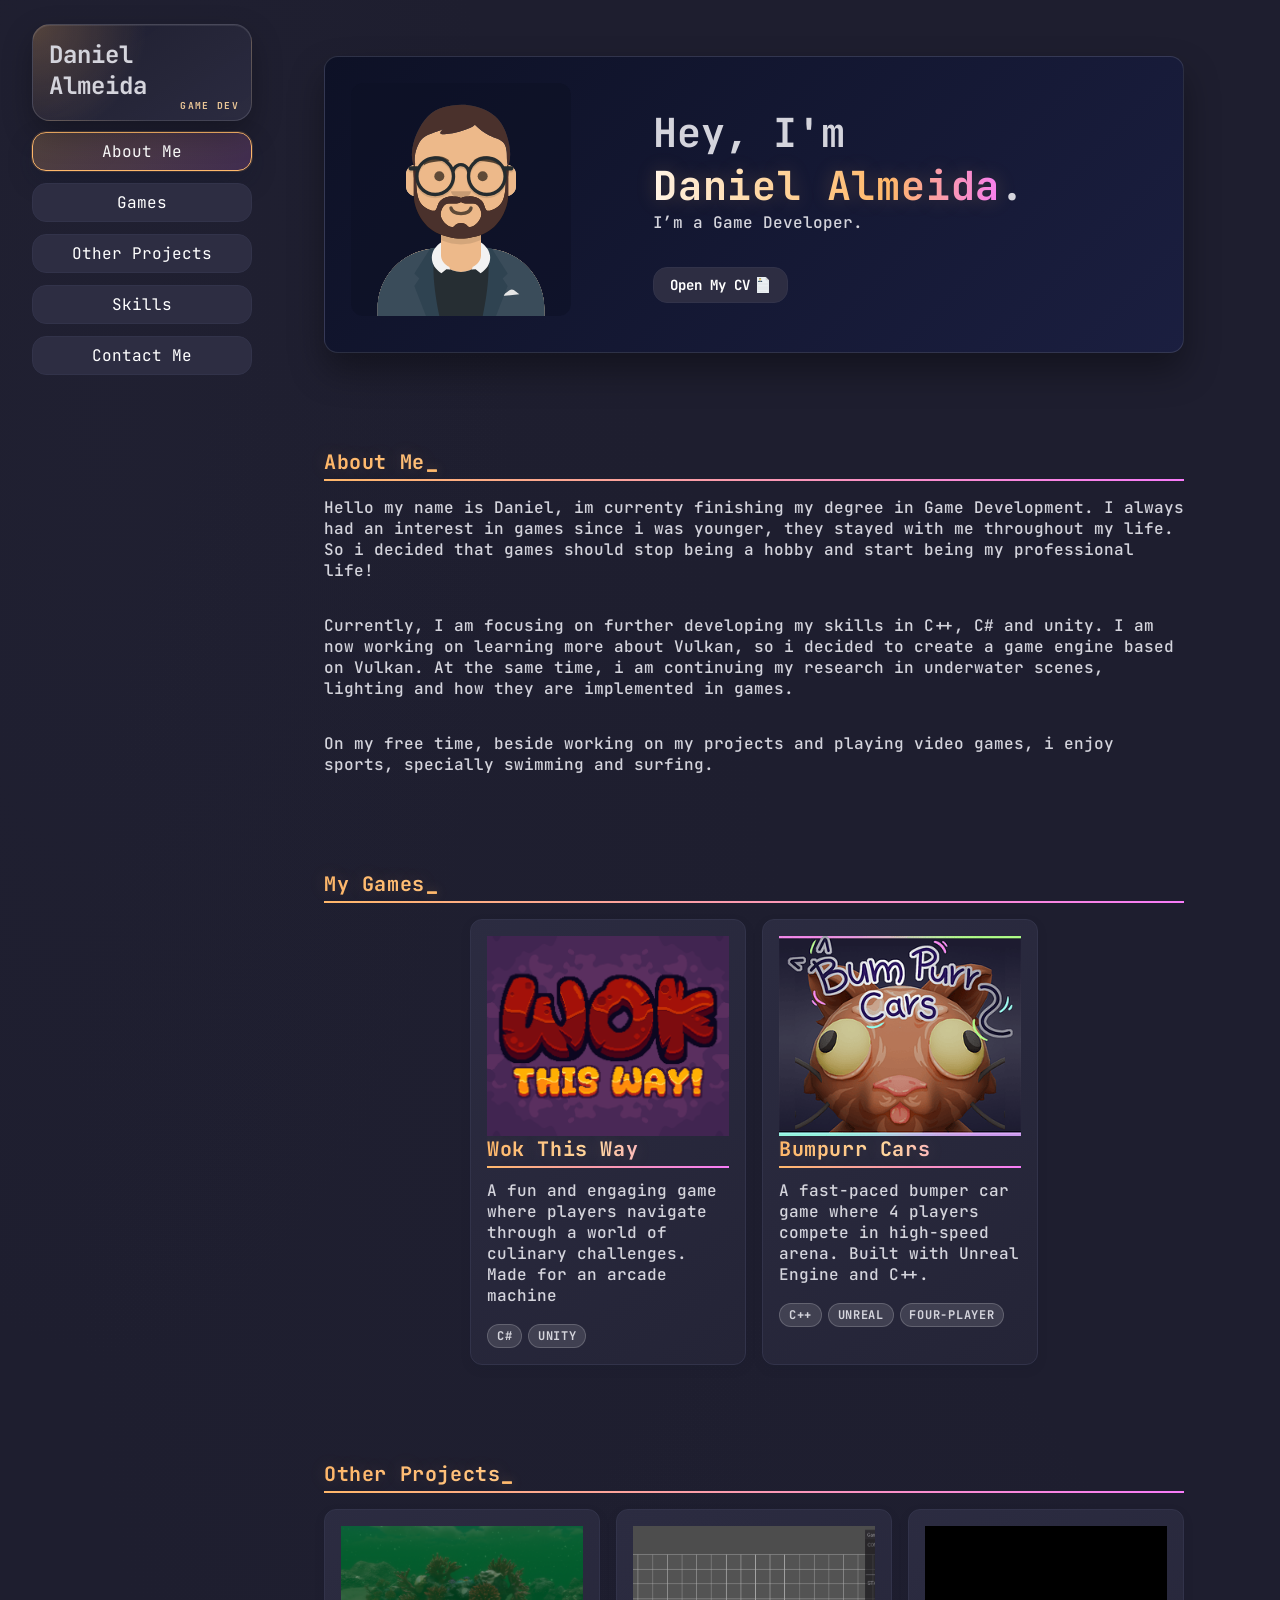
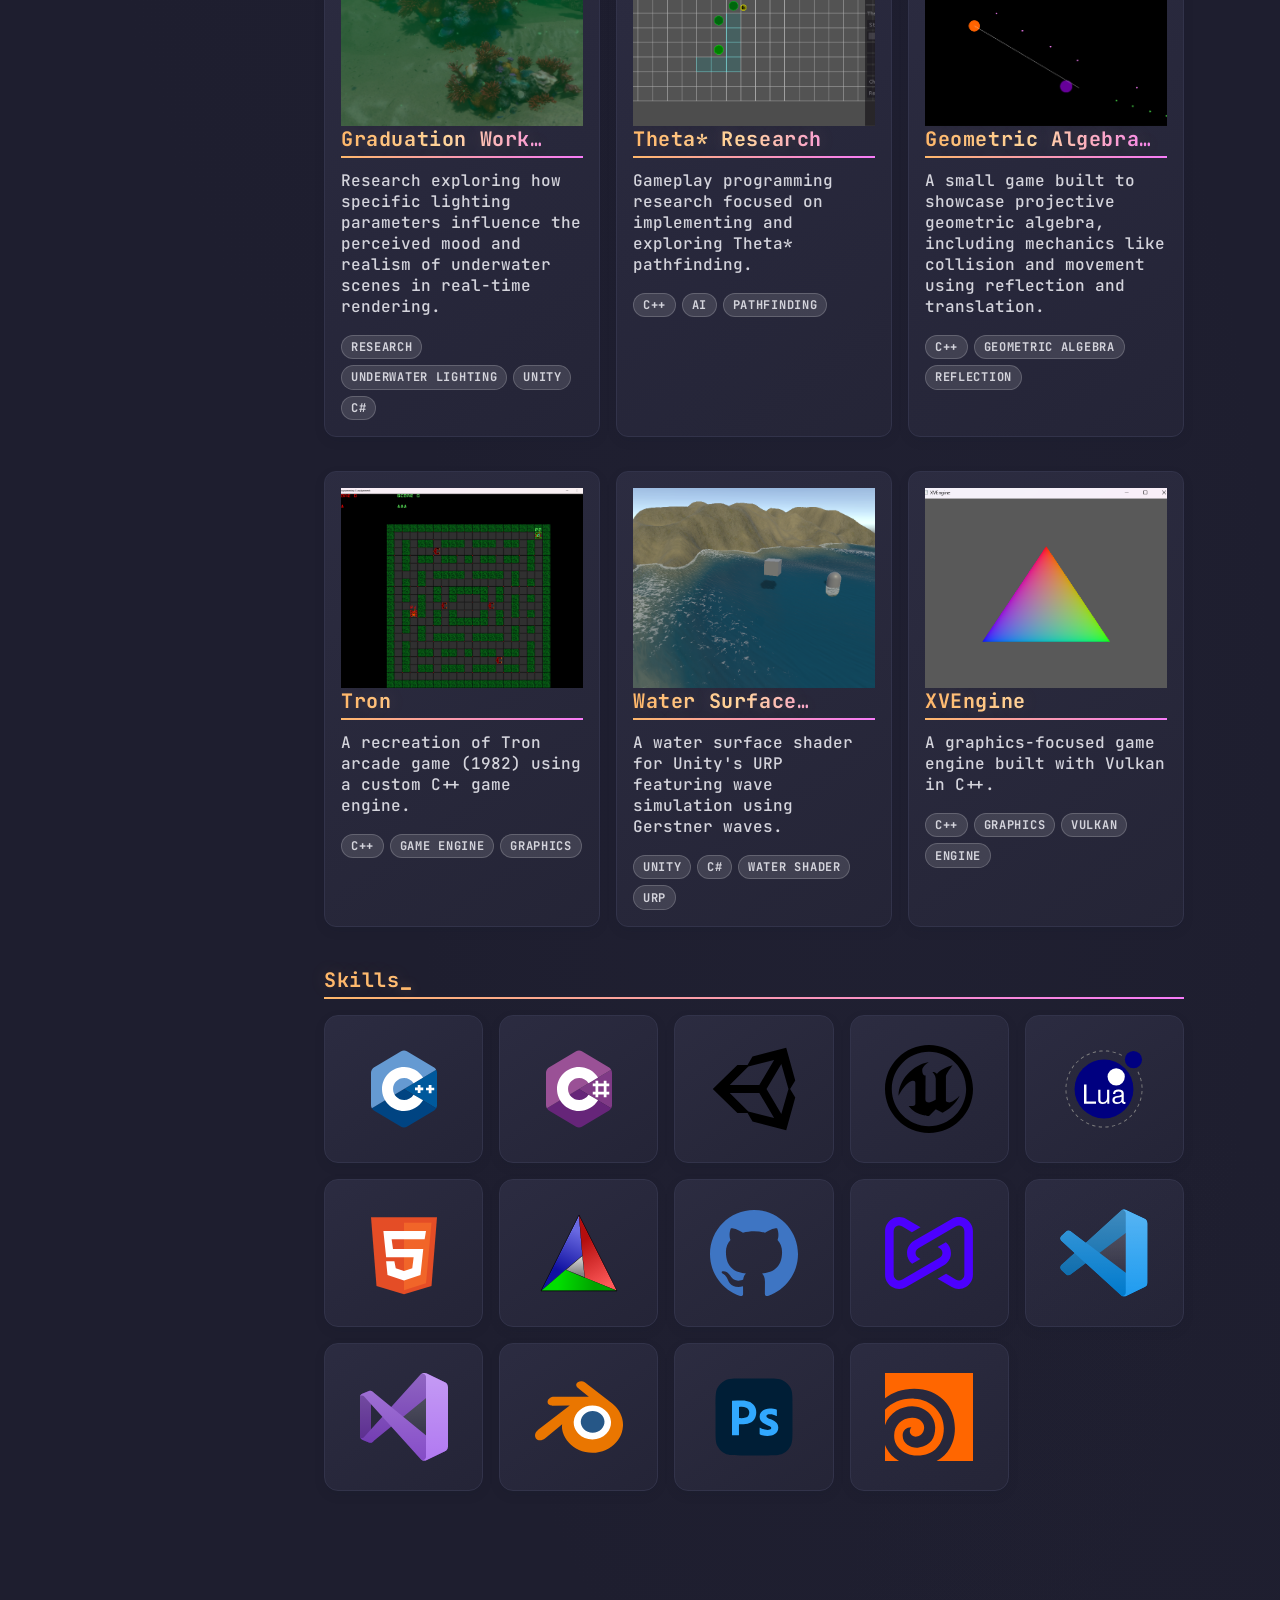
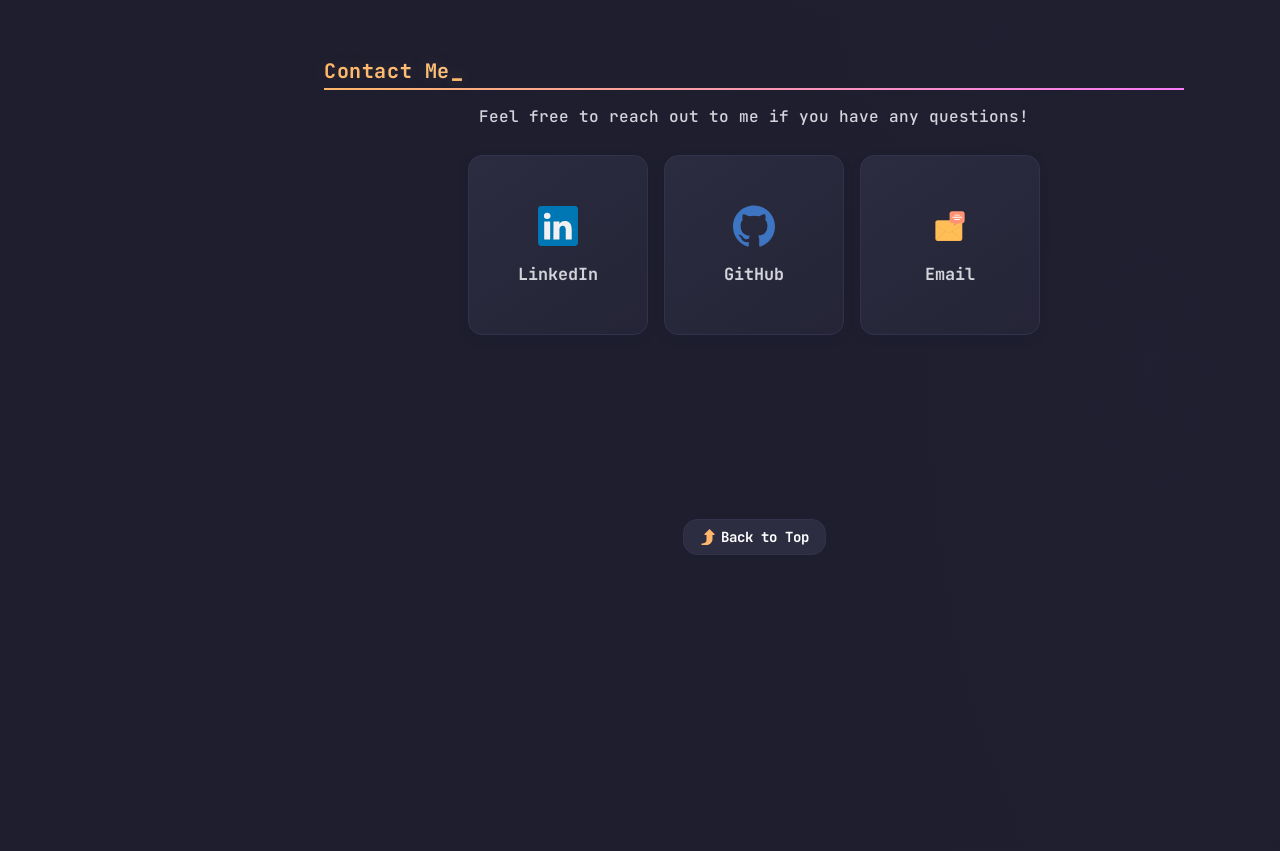
==== commit 908301e1: "added gifs to game projects Co-authored-by: Copilot <copilot@github.com>" ====
--- a/index.html
+++ b/index.html
@@ -112,7 +112,7 @@
               </div>
             </a>
             <a class="project-card project-card-link" href="./project/tron.html" data-tags="C++, Game Engine, Graphics">
-              <img src="data:image/svg+xml,%3Csvg xmlns='http://www.w3.org/2000/svg' width='400' height='300'%3E%3Crect fill='%23222' width='400' height='300'/%3E%3Ctext x='50%25' y='50%25' font-size='20' fill='%2388ff00' text-anchor='middle' dominant-baseline='middle' font-family='monospace'%3ETron Engine%3C/text%3E%3C/svg%3E" class="project-image" alt="Tron Game Engine">
+              <img src="./assets/images/Tron/tronImage.png" class="project-image" alt="Tron Game Engine">
               <div class="project-card-text-container">
                 <div class="subheader-text project-title">Tron</div>
                 <div class="body-text project-card-text">A recreation of Tron arcade game (1982) using a custom C++ game engine.</div>
--- a/css/layout.css
+++ b/css/layout.css
@@ -641,14 +641,6 @@
   font-weight: 700;
 }
 
-    /* Project Videos */
-
-    #project-videos {
-      display: flex;
-      flex-direction: column;
-      gap: 16px;
-    }
-
     /* Project Gallery */
 
     #project-gallery {
@@ -658,13 +650,6 @@
     }
 
     .project-gallery-content {
-      display: grid;
-      grid-template-columns: repeat(2, minmax(0, 1fr));
-      gap: 16px;
-      align-items: stretch;
-    }
-
-    .project-videos-content {
       display: grid;
       grid-template-columns: repeat(2, minmax(0, 1fr));
       gap: 16px;
@@ -787,10 +772,6 @@
     grid-template-columns: 1fr;
   }
 
-  .project-videos-content {
-    grid-template-columns: 1fr;
-  }
-
   .skills-grid {
     grid-template-columns: repeat(2, minmax(0, 1fr));
   }
--- a/css/typography.css
+++ b/css/typography.css
@@ -75,7 +75,6 @@
 #project-details > .subheader-text::after,
 #project-preface > .subheader-text::after,
 #project-code > .subheader-text::after,
-#project-videos > .subheader-text::after,
 #project-gallery > .subheader-text::after,
 #project-links > .subheader-text::after,
 .project-page-title::after {
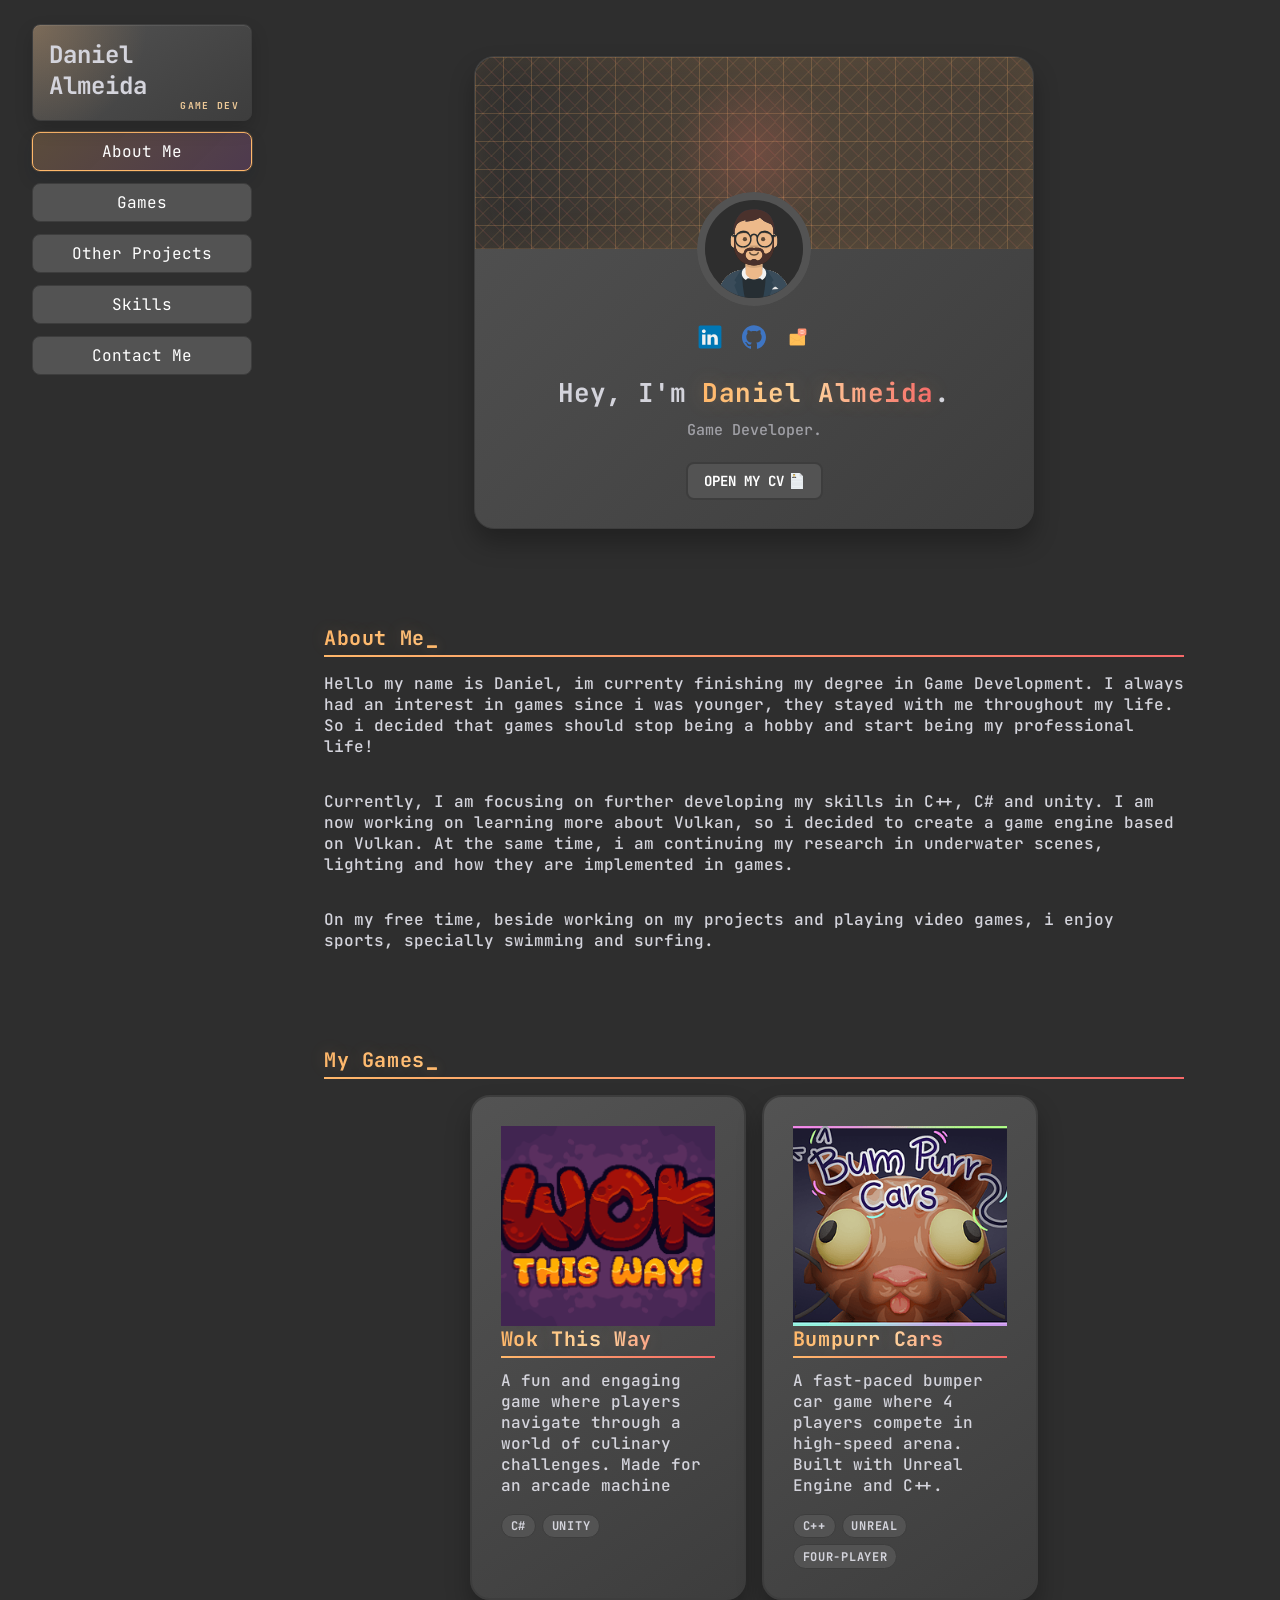
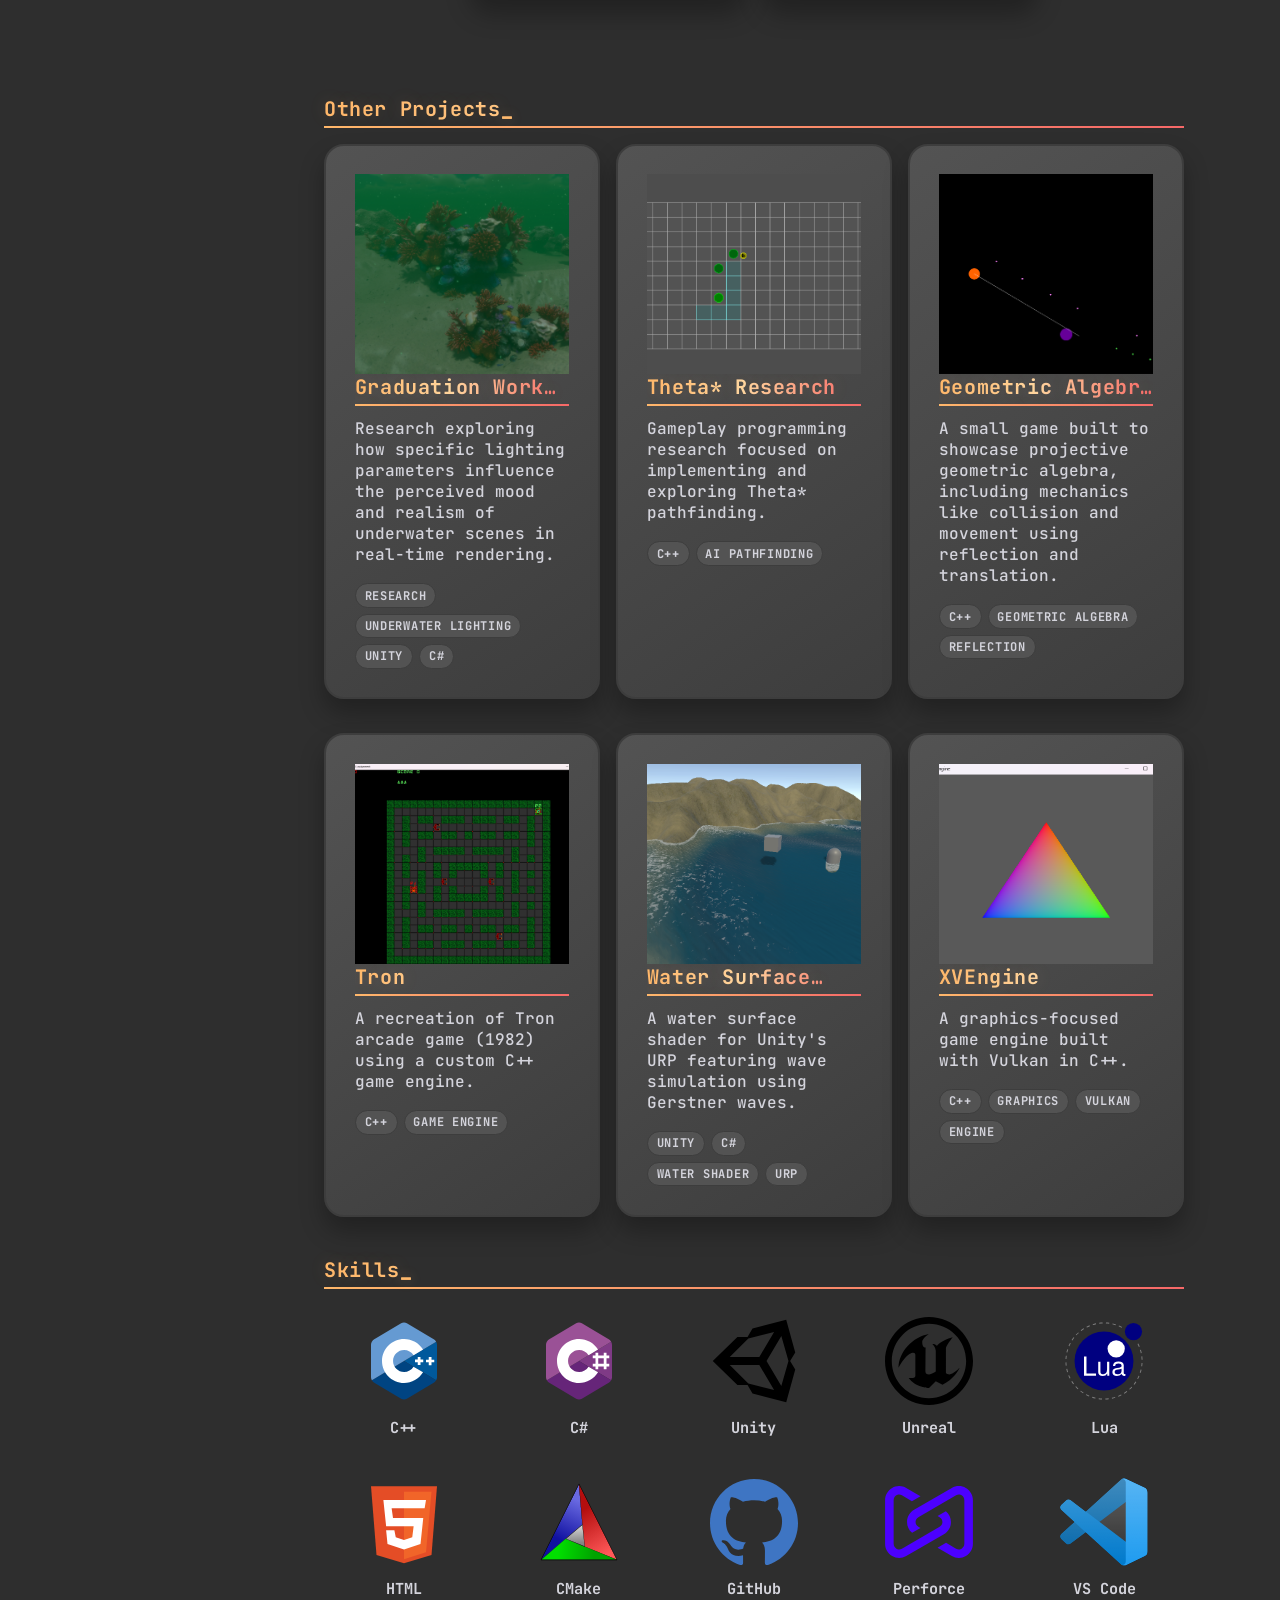
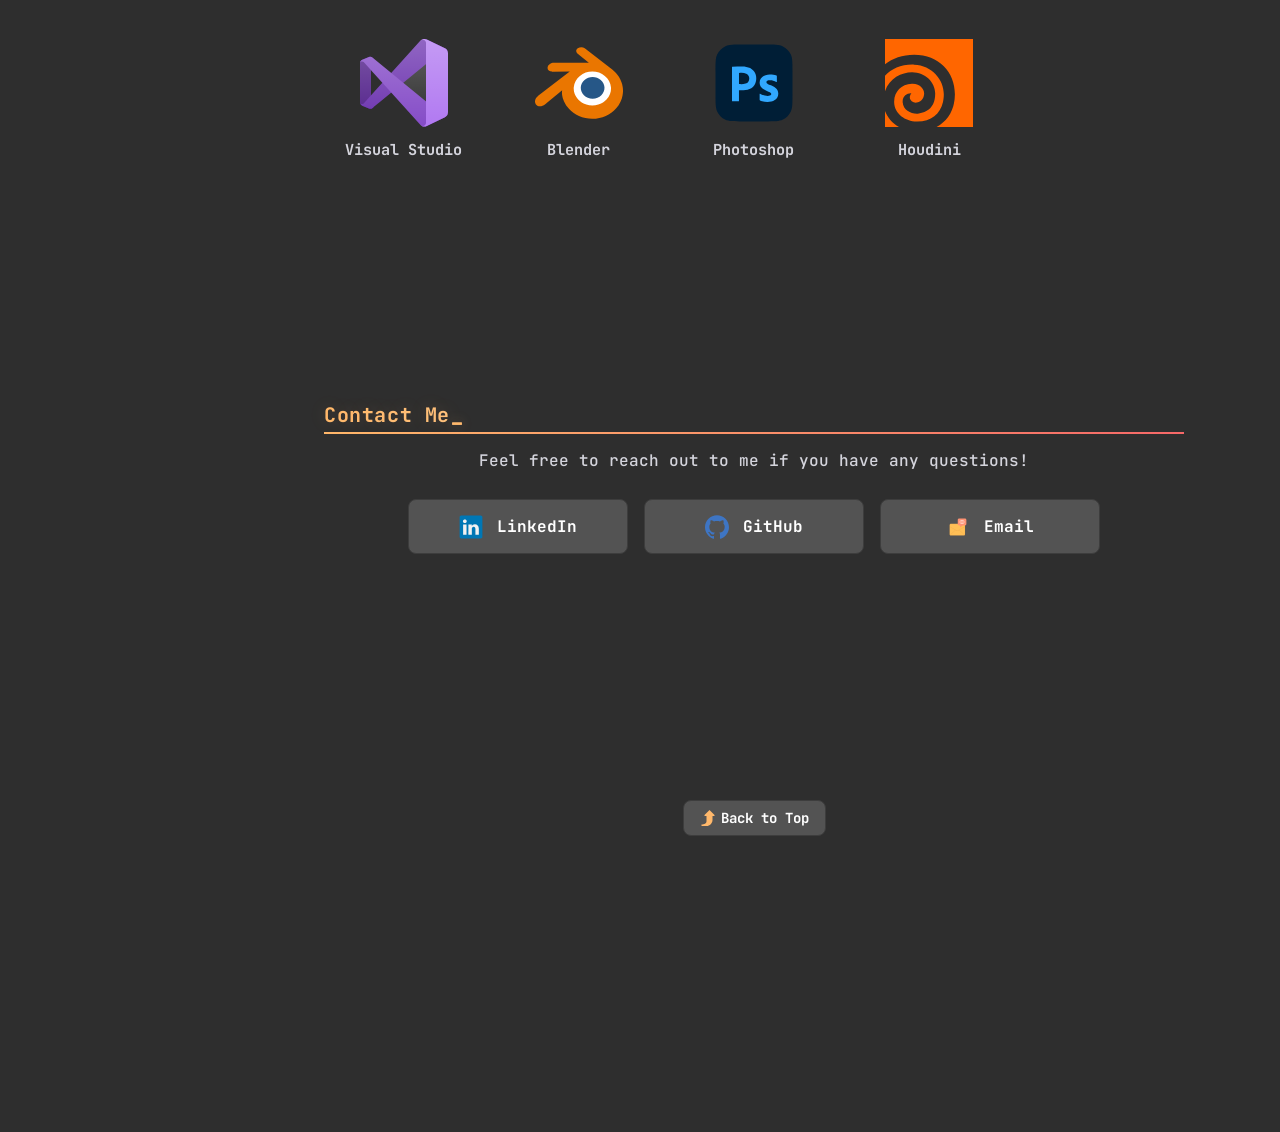
==== commit fb2d7813: "Fix: optimize GIFs and clean assets" ====
--- a/index.html
+++ b/index.html
@@ -39,14 +39,22 @@
       <div id="portfolio-header">
         <div id="portfolio-header-image-container">
           <img src="./assets/icons/avatar.svg" class="portfolio-header-image">
-          <a class="no-underline" target="_blank" >
-            
+        </div>
+        <div class="hero-contact-links" aria-label="Contact links">
+          <a class="hero-contact-link" target="_blank" rel="noopener noreferrer" href="https://linkedin.com/in/daniel-almeida-in" aria-label="LinkedIn">
+            <img src="./assets/icons/linkedin1.svg" class="hero-contact-icon" alt="" />
+          </a>
+          <a class="hero-contact-link" target="_blank" rel="noopener noreferrer" href="https://github.com/daniellopesalmeida" aria-label="GitHub">
+            <img src="./assets/icons/github1.svg" class="hero-contact-icon" alt="" />
+          </a>
+          <a class="hero-contact-link" href="mailto:dani.almeida.dla@gmail.com" aria-label="Email">
+            <img src="./assets/icons/mail1.svg" class="hero-contact-icon" alt="" />
           </a>
         </div>
         <div id="portfolio-header-text-container">
             <div class="header-text">
               <span class="main-title">Hey, I'm <span class="hero-name">Daniel Almeida</span>.</span>
-              <div class="body-text">I’m a Game Developer.</div>
+              <div class="body-text">Game Developer.</div>
             </div>
             <a class="button" id="my-work-link" href="./assets/documents/CV_Daniel_Almeida.pdf" target="_blank" rel="noopener noreferrer">
               <span class="button-text">Open My CV</span> 
@@ -97,7 +105,7 @@
                 <div class="body-text project-card-text">Research exploring how specific lighting parameters influence the perceived mood and realism of underwater scenes in real-time rendering.</div>
               </div>
             </a>
-            <a class="project-card project-card-link" href="./project/theta-star-research.html" data-tags="C++, AI, Pathfinding">
+            <a class="project-card project-card-link" href="./project/theta-star-research.html" data-tags="C++, AI Pathfinding">
               <img src="./assets/images/thetastar.png" class="project-image" alt="Theta* research project">
               <div class="project-card-text-container">
                 <div class="subheader-text project-title">Theta* Research</div>
@@ -111,7 +119,7 @@
                 <div class="body-text project-card-text">A small game built to showcase projective geometric algebra, including mechanics like collision and movement using reflection and translation.</div>
               </div>
             </a>
-            <a class="project-card project-card-link" href="./project/tron.html" data-tags="C++, Game Engine, Graphics">
+            <a class="project-card project-card-link" href="./project/tron.html" data-tags="C++, Game Engine">
               <img src="./assets/images/Tron/tronImage.png" class="project-image" alt="Tron Game Engine">
               <div class="project-card-text-container">
                 <div class="subheader-text project-title">Tron</div>
--- a/css/layout.css
+++ b/css/layout.css
@@ -11,17 +11,30 @@
   
 }
 
+:root {
+  --bg-color: #2e2e2e;        /* dark IDE background */
+  --text-color: #d4d4dc;      /* light text */
+  --primary-color: #ffb86b;   /* warm amber accent */
+  --secondary-color: #535353; /* panel background */
+  --accent-color: #f66868;    /* magenta highlight */
+  --border-color: #3d3d3d;    /* outline */
+  --white-color: #ffffff;
+  --black-color: #000000;
+  --transparent-color: transparent;
+  --code-keyword-color: #569cd6;
+  --code-type-color: #4ec9b0;
+  --code-function-color: #dcdcaa;
+  --code-identifier-color: #9cdcfe;
+  --code-number-color: #b5cea8;
+  --code-comment-color: #6a9955;
+}
+
 body {
   position: relative;
   margin: 0;
   -webkit-font-smoothing: antialiased;
   -moz-osx-font-smoothing: grayscale;
   background-color: var(--bg-color);
-  background-image:
-    radial-gradient(46% 34% at 8% 10%, rgba(45, 45, 66, 0.12), transparent 70%),
-    radial-gradient(40% 32% at 34% 28%, rgba(37, 37, 55, 0.1), transparent 72%),
-    radial-gradient(46% 36% at 66% 58%, rgba(50, 51, 74, 0.1), transparent 74%),
-    radial-gradient(38% 30% at 90% 88%, rgba(45, 45, 66, 0.08), transparent 72%);
   background-repeat: no-repeat;
   background-size: 100% 100%;
   color: var(--text-color);
@@ -40,45 +53,24 @@
   gap: 96px;
 }
 
-@media only screen and (max-width: 1000px) {
-  #main-content {
-    margin: 48px 40px 40px 296px;
-  }
-}
-
-@media only screen and (max-width: 900px) {
-  #main-content {
-    margin: 176px 20px 20px 20px;
-  }
-}
-
-@media only screen and (max-width: 800px) {
-  #main-content {
-    margin: 176px 20px 20px 20px;
-  }
-}
-
-@media only screen and (max-width: 600px) {
-  #main-content {
-    margin: 168px 16px 16px 16px;
-  }
-}
-
-
-
-
 /* Portfolio Header */
 
 #portfolio-header {
   position: relative;
   display: flex;
-  gap: 20px;
-  align-items: center;
-  background: linear-gradient(135deg, rgba(13, 17, 38, 0.95), rgba(27, 31, 65, 0.95));
-  border: 1px solid rgba(255, 255, 255, 0.12);
-  border-radius: 14px;
-  box-shadow: 0 18px 34px rgba(0, 0, 0, 0.35);
-  padding: 1.6rem;
+  flex-direction: column;
+  gap: 0;
+  align-items: center;
+  align-self: center;
+  width: clamp(340px, 58vw, 560px);
+  max-width: 100%;
+  min-width: 320px;
+  min-height: 470px;
+  background: linear-gradient(135deg, var(--secondary-color), var(--border-color));
+  border: 1px solid var(--border-color);
+  border-radius: 20px;
+  box-shadow: 0 14px 24px color-mix(in srgb, var(--black-color) 28%, var(--transparent-color));
+  padding: 0 1.8rem 1.8rem;
   overflow: hidden;
 }
 
@@ -86,7 +78,7 @@
   content: "";
   position: absolute;
   inset: 0;
-  background: linear-gradient(120deg, transparent 20%, rgba(255, 255, 255, 0.16), transparent 72%);
+  background: linear-gradient(120deg, var(--transparent-color) 20%, color-mix(in srgb, var(--white-color) 18%, var(--transparent-color)), var(--transparent-color) 72%);
   transform: translateX(-120%);
   transition: transform 0.55s ease;
   pointer-events: none;
@@ -97,32 +89,163 @@
 }
 
 #portfolio-header-image-container {
+  position: relative;
+  width: calc(100% + 3.6rem);
+  height: 192px;
+  margin: 0 -1.8rem;
+  display: flex;
+  align-items: center;
+  justify-content: center;
+  flex: 0 0 auto;
+  background:
+    linear-gradient(color-mix(in srgb, var(--primary-color) 20%, var(--transparent-color)) 1px, var(--transparent-color) 1px),
+    linear-gradient(90deg, color-mix(in srgb, var(--primary-color) 20%, var(--transparent-color)) 1px, var(--transparent-color) 1px),
+    repeating-linear-gradient(45deg, color-mix(in srgb, var(--accent-color) 9%, var(--transparent-color)) 0 1px, var(--transparent-color) 1px 12px),
+    repeating-linear-gradient(-45deg, color-mix(in srgb, var(--primary-color) 8%, var(--transparent-color)) 0 1px, var(--transparent-color) 1px 12px),
+    radial-gradient(circle at center, color-mix(in srgb, var(--primary-color) 12%, var(--bg-color)) 0%, var(--bg-color) 100%);
+  background-size:
+    28px 28px,
+    28px 28px,
+    50px 50px,
+    50px 50px,
+    cover;
+  border-bottom: 1px solid color-mix(in srgb, var(--primary-color) 18%, var(--transparent-color));
+  box-shadow: inset 0 0 40px color-mix(in srgb, var(--primary-color) 10%, var(--transparent-color));
+  border-radius: 20px 20px 0 0;
+  overflow: visible;
+}
+
+#portfolio-header-image-container::before {
+  content: "";
+  position: absolute;
+  inset: 0;
+  background: linear-gradient(90deg, var(--transparent-color), color-mix(in srgb, var(--primary-color) 28%, var(--transparent-color)), var(--transparent-color));
+  background-size: 200% 100%;
+  animation: matrix-border-flow 6s linear infinite;
+  opacity: 0.42;
+  pointer-events: none;
+}
+
+#portfolio-header-image-container::after {
+  content: "";
+  position: absolute;
+  top: 50%;
+  left: 50%;
+  width: 160px;
+  height: 160px;
+  background: radial-gradient(circle, color-mix(in srgb, var(--accent-color) 18%, var(--transparent-color)) 0%, var(--transparent-color) 70%);
+  transform: translate(-50%, -50%);
+  animation: matrix-pulse 3.5s ease-in-out infinite alternate;
+  pointer-events: none;
+}
+
+.portfolio-header-image {
+  position: absolute;
+  z-index: 2;
+  top: 135px;
+  left: 50%;
+  transform: translateX(-50%);
+  width: 114px;
+  height: 114px;
+  display: block;
+  border: 8px solid var(--secondary-color);
+  border-radius: 100%;
+  background: var(--bg-color);
+  overflow: hidden;
+  -webkit-mask-image: radial-gradient(circle, var(--white-color), var(--black-color));
+  mask-image: radial-gradient(circle, var(--white-color), var(--black-color));
+}
+
+@keyframes matrix-border-flow {
+  0% {
+    background-position: 0% 50%;
+  }
+
+  100% {
+    background-position: 200% 50%;
+  }
+}
+
+@keyframes matrix-pulse {
+  0% {
+    transform: translate(-50%, -50%) scale(0.85);
+    opacity: 0.2;
+  }
+
+  100% {
+    transform: translate(-50%, -50%) scale(1.1);
+    opacity: 0.5;
+  }
+}
+
+
+
+#portfolio-header-text-container {
+  display: flex;
+  flex-direction: column;
+  align-items: center;
+  gap: 18px;
+  margin-top: 24px;
+  text-align: center;
+}
+
+.hero-contact-links {
+  position: relative;
+  z-index: 1;
+  display: flex;
+  gap: 12px;
+  justify-content: center;
+  margin-top: 72px;
+}
+
+.hero-contact-link {
+  width: 32px;
+  height: 32px;
+  display: inline-flex;
+  align-items: center;
+  justify-content: center;
+  transition: transform 0.2s ease;
+}
+
+.hero-contact-link:hover {
+  transform: translateY(-2px);
+}
+
+.hero-contact-icon {
+  width: 24px;
+  height: 24px;
+  display: block;
+  transition: transform 200ms ease-in-out, filter 200ms ease-in-out;
+}
+
+.hero-contact-link:hover .hero-contact-icon {
+  transform: rotate(15deg) scale(1.08);
+  filter: drop-shadow(0 0 8px var(--accent-color));
+}
+
+#portfolio-header .header-text {
   display: flex;
   flex-direction: column;
   gap: 10px;
-  flex-basis: 35%;
-}
-
-.portfolio-header-image {
-  width: 100%;
-  max-width: 220px;
-  height: auto;
-  display: block;
-  border-radius: 12px;
-  background: rgba(13, 17, 38, 0.55);
-  position: relative;
-  overflow: hidden;
-  -webkit-mask-image: radial-gradient(circle, white, black);
-  mask-image: radial-gradient(circle, white, black);
-}
-
-
-
-#portfolio-header-text-container {
-  display: flex;
-  flex-direction: column;
-  gap: 34px;
-  flex-basis: 50%;
+}
+
+#portfolio-header .main-title {
+  font-size: 26px;
+  font-weight: 700;
+  line-height: 1.25;
+}
+
+#portfolio-header .body-text {
+  font-size: 15px;
+  color: color-mix(in srgb, var(--text-color) 76%, var(--black-color));
+}
+
+#portfolio-header #my-work-link {
+  justify-content: center;
+  min-width: 132px;
+  margin-top: 4px;
+  border-width: 2px;
+  text-transform: uppercase;
 }
 
 
@@ -184,44 +307,43 @@
 }
 
 .contact-card {
-  width: 180px;
-  min-height: 180px;
-  display: flex;
-  flex-direction: column;
-  align-items: center;
-  justify-content: center;
-  gap: 16px;
-  padding: 1.25rem;
+  min-width: 220px;
+  display: flex;
+  flex-direction: row;
+  align-items: center;
+  justify-content: center;
+  gap: 14px;
+  padding: 14px 24px;
   border: 1px solid var(--border-color);
-  border-radius: 14px;
-  background: linear-gradient(145deg, rgba(45, 45, 66, 0.92), rgba(37, 37, 55, 0.92));
-  color: inherit;
+  border-radius: 8px;
+  background: var(--secondary-color);
+  color: #fff;
   text-decoration: none;
-  box-shadow: 0 4px 12px rgba(15, 23, 42, 0.08);
-  transition: transform 0.2s ease, box-shadow 0.2s ease, border-color 0.2s ease;
+  transition: border-color 0.2s ease, box-shadow 0.2s ease, background-color 0.2s ease;
   text-align: center;
 }
 
 .contact-card:hover {
-  transform: translateY(-3px);
+  background-color: rgba(255, 184, 107, 0.12);
   border-color: var(--accent-color);
-  box-shadow: 0 8px 18px rgba(15, 23, 42, 0.14);
+  box-shadow: 0 6px 12px rgba(15, 23, 42, 0.12);
 }
 
 .contact-label {
-  font-size: 1.05rem;
+  font-size: 16px;
   font-weight: 700;
 }
 
 .contact-card .footer-icon {
-  width: 42px;
-  height: 42px;
+  width: 24px;
+  height: 24px;
+  margin-top: 1px;
   transition: transform 200ms ease-in-out, filter 200ms ease-in-out;
 }
 
 .contact-card:hover .footer-icon {
   transform: rotate(15deg) scale(1.08);
-  filter: drop-shadow(0 0 8px rgba(255, 184, 107, 0.35));
+  filter: drop-shadow(0 0 8px var(--accent-color));
 }
 
 
@@ -272,14 +394,10 @@
   flex-direction: column;
   align-items: center;
   justify-content: center;
-  min-height: 148px;
-  padding: 1rem;
-  background: linear-gradient(145deg, rgba(45, 45, 66, 0.92), rgba(37, 37, 55, 0.92));
-  border: 1px solid var(--border-color);
-  border-radius: 14px;
-  box-shadow: 0 4px 12px rgba(15, 23, 42, 0.08);
+  min-height: 128px;
+  padding: 0.75rem 0.5rem;
   text-align: center;
-  overflow: hidden;
+  overflow: visible;
 }
 
 .skill-icon {
@@ -289,7 +407,7 @@
   align-items: center;
   justify-content: center;
   padding: 0;
-  color: #ffffff;
+  color: var(--white-color);
   font-size: 1rem;
   font-weight: 700;
   letter-spacing: 0.04em;
@@ -305,24 +423,16 @@
 
 .skill-card:hover .skill-icon-image {
   transform: translateY(-6px) scale(1.04);
-  filter: drop-shadow(0 8px 12px rgba(0, 0, 0, 0.22));
+  filter: drop-shadow(0 8px 12px var(--secondary-color));
 }
 
 .skill-label {
-  position: absolute;
-  left: 50%;
-  bottom: 14px;
-  transform: translate(-50%, 0);
+  margin-top: 12px;
   font-size: 0.95rem;
   font-weight: 700;
-  opacity: 0;
-  transition: opacity 0.2s ease;
+  opacity: 1;
   white-space: nowrap;
   pointer-events: none;
-}
-
-.skill-card:hover .skill-label {
-  opacity: 1;
 }
 
     /* Project Cards */
@@ -333,27 +443,30 @@
       flex-direction: column;
       gap: 24px;
       min-height: 430px;
-      padding: 1rem;
-      background: linear-gradient(145deg, rgba(45, 45, 66, 0.92), rgba(37, 37, 55, 0.92));
-      border: 1px solid var(--border-color);
-      border-radius: 14px;
-      box-shadow: 0 4px 12px rgba(15, 23, 42, 0.08);
-      transition: transform 0.2s ease, box-shadow 0.2s ease, border-color 0.2s ease;
+      padding: 1.8rem;
+      background: linear-gradient(145deg, var(--secondary-color), var(--border-color));
+      border: 2px solid var(--border-color);
+      border-radius: 20px;
+      box-shadow: 0 14px 24px color-mix(in srgb, var(--black-color) 28%, var(--transparent-color));
+      position: relative;
+      overflow: visible;
+      transition: border-color 0.5s ease-out, box-shadow 0.5s ease-out;
       text-decoration: none;
       color: inherit;
       align-self: stretch;
     }
 
     .project-card:hover {
-      transform: translateY(-3px);
-      box-shadow: 0 8px 18px rgba(15, 23, 42, 0.14);
       border-color: var(--accent-color);
+      box-shadow: 0 16px 28px color-mix(in srgb, var(--black-color) 32%, var(--transparent-color));
     }
 
     .project-card-text-container {
       flex-direction: column;
       display: flex;
       gap: 12px;
+      color: var(--text-color);
+      height: 100%;
     }
 
     .project-tags {
@@ -364,9 +477,9 @@
     }
 
     .project-tag {
-      background-color: rgba(255, 255, 255, 0.12);
+      background-color: var(--secondary-color);
       color: inherit;
-      border: 1px solid rgba(255, 255, 255, 0.18);
+      border: 1px solid var(--border-color);
       border-radius: 999px;
       padding: 0.2rem 0.55rem;
       font-size: 0.75rem;
@@ -377,9 +490,7 @@
 
     .project-card-link {
       display: block;
-      border-radius: 12px;
-      overflow: hidden;
-      transition: transform 0.2s ease, box-shadow 0.2s ease;
+      border-radius: 20px;
       user-select: none;
       -webkit-user-select: none;
       -moz-user-select: none;
@@ -389,8 +500,31 @@
     }
 
     .project-card-link:hover {
-      transform: translateY(-3px);
-      box-shadow: 0 12px 18px rgba(0,0,0,0.15);
+      text-decoration: none;
+    }
+
+    .project-card-link::after {
+      content: "More info";
+      position: absolute;
+      left: 50%;
+      bottom: 0;
+      width: 60%;
+      transform: translate(-50%, 125%);
+      border-radius: 1rem;
+      background-color: var(--primary-color);
+      color: var(--black-color);
+      font-size: 1rem;
+      font-weight: 700;
+      padding: 0.5rem 1rem;
+      opacity: 0;
+      text-align: center;
+      transition: transform 0.3s ease-out, opacity 0.3s ease-out;
+      pointer-events: none;
+    }
+
+    .project-card-link:hover::after {
+      transform: translate(-50%, 50%);
+      opacity: 1;
     }
 
     .project-image {
@@ -400,7 +534,7 @@
       object-position: center;
       display: block;
       cursor: pointer;
-      background-color: transparent;
+      background-color: var(--transparent-color);
     }
 
 
@@ -421,16 +555,16 @@
   max-width: 720px;
   margin: 0 auto;
   padding: 1.4rem;
-  background: linear-gradient(135deg, rgba(13, 17, 38, 0.95), rgba(27, 31, 65, 0.95));
-  border: 1px solid rgba(255, 255, 255, 0.12);
-  border-radius: 14px;
-  box-shadow: 0 18px 34px rgba(0, 0, 0, 0.35);
+  background: linear-gradient(135deg, var(--secondary-color), var(--border-color));
+  border: 1px solid var(--border-color);
+  border-radius: 8px;
+  box-shadow: 0 14px 24px color-mix(in srgb, var(--black-color) 28%, var(--transparent-color));
 }
 
 .project-header-image {
   width: 100%;
   height: auto;
-  border-radius: 12px;
+  border-radius: 8px;
 }
 
 #project-details {
@@ -474,7 +608,7 @@
   font-weight: 700;
   letter-spacing: 0.08em;
   text-transform: uppercase;
-  color: #ffd7a1;
+  color: var(--primary-color);
 }
 
 .formula-expression {
@@ -486,11 +620,11 @@
   font-size: 1.3rem;
   font-weight: 700;
   line-height: 1.5;
-  color: #f4f0ff;
+  color: var(--text-color);
   padding: 0.9rem 1rem;
-  border-radius: 14px;
-  background: linear-gradient(180deg, rgba(20, 23, 42, 0.82), rgba(14, 17, 32, 0.78));
-  border: 1px solid rgba(255, 255, 255, 0.08);
+  border-radius: 8px;
+  background: linear-gradient(180deg, var(--secondary-color), var(--secondary-color));
+  border: 1px solid var(--border-color);
   text-align: center;
 }
 
@@ -509,11 +643,11 @@
 }
 
 .formula-var {
-  color: #fff3df;
+  color: var(--white-color);
 }
 
 .formula-op {
-  color: #ffd7a1;
+  color: var(--primary-color);
 }
 
 .formula-frac {
@@ -525,7 +659,7 @@
 
 .formula-frac-top {
   padding: 0 0.25rem 0.12rem;
-  border-bottom: 1px solid rgba(255, 243, 223, 0.8);
+  border-bottom: 1px solid var(--primary-color);
 }
 
 .formula-frac-bottom {
@@ -541,10 +675,10 @@
 
 .code-block-card {
   padding: 1rem 1.1rem;
-  border: 1px solid rgba(0, 122, 204, 0.35);
-  border-radius: 16px;
-  background: linear-gradient(180deg, rgba(37, 37, 38, 0.98), rgba(30, 30, 30, 0.98));
-  box-shadow: 0 12px 24px rgba(0, 0, 0, 0.24);
+  border: 0;
+  border-radius: 8px;
+  background: linear-gradient(180deg, var(--secondary-color), var(--bg-color));
+  box-shadow: 0 10px 18px color-mix(in srgb, var(--black-color) 24%, var(--transparent-color));
   overflow-x: auto;
 }
 
@@ -557,31 +691,31 @@
   font-family: 'JetBrains Mono', monospace;
   font-size: 0.92rem;
   line-height: 1.7;
-  color: #d4d4d4;
+  color: var(--text-color);
 }
 
 .code-keyword {
-  color: #569cd6;
+  color: var(--code-keyword-color);
 }
 
 .code-type {
-  color: #4ec9b0;
+  color: var(--code-type-color);
 }
 
 .code-function {
-  color: #dcdcaa;
+  color: var(--code-function-color);
 }
 
 .code-identifier {
-  color: #9cdcfe;
+  color: var(--code-identifier-color);
 }
 
 .code-number {
-  color: #b5cea8;
+  color: var(--code-number-color);
 }
 
 .code-comment {
-  color: #6a9955;
+  color: var(--code-comment-color);
 }
 
 #project-links {
@@ -592,10 +726,10 @@
 
 .project-summary-card {
   padding: 1.2rem 1.3rem;
-  border: 1px solid rgba(255, 255, 255, 0.12);
-  border-radius: 16px;
-  background: linear-gradient(145deg, rgba(45, 45, 66, 0.82), rgba(27, 31, 65, 0.82));
-  box-shadow: 0 12px 24px rgba(0, 0, 0, 0.18);
+  border: 1px solid var(--border-color);
+  border-radius: 8px;
+  background: linear-gradient(145deg, var(--secondary-color), var(--border-color));
+  box-shadow: 0 10px 18px color-mix(in srgb, var(--black-color) 24%, var(--transparent-color));
 }
 
 .project-links-grid {
@@ -612,28 +746,28 @@
   gap: 12px;
   padding: 1rem 1.2rem;
   border: 1px solid var(--border-color);
-  border-radius: 14px;
-  background: linear-gradient(145deg, rgba(45, 45, 66, 0.92), rgba(37, 37, 55, 0.92));
+  border-radius: 8px;
+  background: linear-gradient(145deg, var(--secondary-color), var(--border-color));
   color: inherit;
   text-decoration: none;
-  box-shadow: 0 4px 12px rgba(15, 23, 42, 0.08);
+  box-shadow: 0 4px 10px color-mix(in srgb, var(--black-color) 22%, var(--transparent-color));
   transition: transform 0.2s ease, box-shadow 0.2s ease, border-color 0.2s ease;
 }
 
 .project-link-card:hover {
   transform: translateY(-3px);
   border-color: var(--accent-color);
-  box-shadow: 0 8px 18px rgba(15, 23, 42, 0.14);
+  box-shadow: 0 8px 18px var(--secondary-color);
 }
 
 .back-projects-link .footer-icon {
   transition: transform 0.2s ease, filter 0.2s ease;
-  filter: drop-shadow(0 0 0 rgba(247, 123, 249, 0));
+  filter: drop-shadow(0 0 0 var(--transparent-color));
 }
 
 .back-projects-link:hover .footer-icon {
   transform: translateX(-4px) rotate(-10deg);
-  filter: drop-shadow(0 0 8px rgba(247, 123, 249, 0.35));
+  filter: drop-shadow(0 0 8px var(--accent-color));
 }
 
 .project-link-label {
@@ -664,9 +798,9 @@
       gap: 10px;
       padding: 1rem;
       border: 1px solid var(--border-color);
-      border-radius: 14px;
-      background: linear-gradient(145deg, rgba(45, 45, 66, 0.92), rgba(37, 37, 55, 0.92));
-      box-shadow: 0 4px 12px rgba(15, 23, 42, 0.08);
+      border-radius: 8px;
+      background: linear-gradient(145deg, var(--secondary-color), var(--border-color));
+      box-shadow: 0 4px 10px color-mix(in srgb, var(--black-color) 22%, var(--transparent-color));
       transition: box-shadow 0.2s ease, border-color 0.2s ease;
       justify-content: flex-start;
       overflow: hidden;
@@ -676,15 +810,15 @@
       content: "";
       position: absolute;
       inset: 0;
-      background: linear-gradient(120deg, transparent 20%, rgba(255, 255, 255, 0.16), transparent 72%);
+      background: linear-gradient(120deg, var(--transparent-color) 20%, color-mix(in srgb, var(--white-color) 18%, var(--transparent-color)), var(--transparent-color) 72%);
       transform: translateX(-120%);
       transition: transform 0.55s ease;
       pointer-events: none;
     }
 
     .gallery-image-container:hover {
-      border-color: rgba(255, 255, 255, 0.18);
-      box-shadow: 0 8px 18px rgba(15, 23, 42, 0.14);
+      border-color: var(--border-color);
+      box-shadow: 0 6px 14px color-mix(in srgb, var(--black-color) 24%, var(--transparent-color));
     }
 
     .gallery-image-container:hover::after {
@@ -700,41 +834,39 @@
       height: auto;
       object-fit: contain;
       object-position: center;
-      border-radius: 10px;
-      background: rgba(13, 17, 38, 0.45);
-    }
-
-
-/* Extra Extra large devices (large laptops and desktops, 1200px and below) */
+      border-radius: 8px;
+      background: var(--bg-color);
+    }
+
+
 @media only screen and (max-width: 1600px) {
   #main-content {
     margin: 56px 96px 40px 324px;
   }
 }
 
-/* Extra large devices (large laptops and desktops, 1200px and below) */
 @media only screen and (max-width: 1200px) {
   #main-content {
     margin: 56px 56px 40px 308px;
   }
 }
 
-/* Large devices (laptops/desktops, 1000px and below) */
 @media only screen and (max-width: 1000px) {
   #main-content {
     margin: 48px 40px 40px 296px;
   }
 }
 
-/* Small devices (portrait tablets and large phones, 800px and below) */
-@media only screen and (max-width: 800px) {
+@media only screen and (max-width: 900px) {
   #main-content {
     margin: 176px 20px 20px 20px;
   }
-
+}
+
+@media only screen and (max-width: 800px) {
   #portfolio-header {
     flex-direction: column;
-    align-items: flex-start;
+    align-items: center;
   }
 
   #portfolio-header-image-container {
@@ -754,7 +886,6 @@
   }
 }
 
-/* Small devices (portrait tablets and large phones, 600px and below) */
 @media only screen and (max-width: 600px) {
   #main-content {
     margin: 168px 16px 16px 16px;
@@ -786,7 +917,7 @@
 
   .contact-card {
     width: calc((100% - 16px) / 2);
-    min-height: 160px;
+    min-width: 0;
   }
 
   .project-links-grid {
@@ -807,11 +938,3 @@
   }
 }
 
-:root {
-  --bg-color: #1e1e2f;        /* dark IDE background */
-  --text-color: #d4d4dc;      /* light text */
-  --primary-color: #ffb86b;   /* warm amber accent */
-  --secondary-color: #2d2d42; /* panel background */
-  --accent-color: #f77bf9;    /* magenta highlight */
-  --border-color: #32334a;    /* outline */
-}
--- a/css/typography.css
+++ b/css/typography.css
@@ -11,11 +11,6 @@
 .button-text {
   font-size: 14px;
   font-weight: 700;
-}
-
-.image-caption {
-  font-size: 14px;
-  font-weight: 500;
 }
 
 .main-title {
@@ -43,7 +38,7 @@
 .hero-name {
   display: inline-block;
   color: var(--primary-color);
-  background: linear-gradient(90deg, #fff7ec 0%, #ffd7a1 35%, var(--primary-color) 68%, var(--accent-color) 100%);
+  background: linear-gradient(90deg, var(--primary-color), #ffd7a1 45%, var(--accent-color));
   -webkit-background-clip: text;
   background-clip: text;
   -webkit-text-fill-color: transparent;
--- a/css/utilities.css
+++ b/css/utilities.css
@@ -12,18 +12,6 @@
   width: 28px;
   height: 28px;
 }
-
-a.icon-link {
-  transition: transform 200ms ease-in-out;
-}
-
-a.icon-link:hover {
-  cursor: pointer;
-  stroke-width: 5;
-  margin: 0;
-  transform: rotate(15deg);
-}
-
 
 /* Navbar Styling */
 
@@ -82,7 +70,7 @@
   background: linear-gradient(135deg, rgba(247, 123, 249, 0.28), rgba(255, 184, 107, 0.18));
   border-color: var(--accent-color);
   box-shadow:
-    0 8px 16px rgba(15, 23, 42, 0.24),
+    0 6px 12px rgba(15, 23, 42, 0.14),
     0 0 0 1px rgba(247, 123, 249, 0.16);
 }
 
@@ -91,13 +79,13 @@
   display: inline-flex;
   align-items: center;
   padding: 0.85rem 1rem 1.2rem;
-  border: 1px solid rgba(255, 255, 255, 0.14);
-  border-radius: 18px;
+  border: 1px solid var(--border-color);
+  border-radius: 8px;
   background:
-    radial-gradient(circle at top left, rgba(255, 184, 107, 0.24), transparent 48%),
-    linear-gradient(145deg, rgba(30, 30, 47, 0.96), rgba(45, 45, 66, 0.9));
+    radial-gradient(circle at top left, color-mix(in srgb, var(--primary-color) 24%, var(--transparent-color)), var(--transparent-color) 48%),
+    linear-gradient(145deg, var(--secondary-color), var(--border-color));
   box-shadow:
-    0 12px 30px rgba(0, 0, 0, 0.28),
+    0 8px 18px rgba(0, 0, 0, 0.16),
     inset 0 1px 0 rgba(255, 255, 255, 0.08);
   overflow: hidden;
 }
@@ -106,7 +94,7 @@
   content: "";
   position: absolute;
   inset: 0;
-  background: linear-gradient(120deg, transparent 20%, rgba(255, 255, 255, 0.16), transparent 72%);
+  background: linear-gradient(120deg, var(--transparent-color) 20%, color-mix(in srgb, var(--white-color) 8%, var(--transparent-color)), var(--transparent-color) 72%);
   transform: translateX(-120%);
   transition: transform 0.55s ease;
 }
@@ -124,39 +112,6 @@
 
 .nav-title:hover::before {
   transform: translateX(120%);
-}
-
-.nav-socials {
-  display: flex;
-  flex-direction: column;
-  align-items: flex-end;
-  gap: 8px;
-  margin-left: 0;
-}
-.nav-title-link {
-  color: black;
-  text-decoration: none;
-}
-
-.nav-title-link:hover {
-  text-decoration: underline;
-}
-
-.nav-socials {
-  display: flex;
-  flex-direction: column;
-  gap: 8px;
-}
-
-a.icon-link {
-  text-decoration: none;
-  display: inline-flex;
-  align-items: center;
-}
-
-a.icon-link:hover {
-  cursor: pointer;
-  transform: rotate(15deg);
 }
 
 /* Collapsible navigation on smaller screens */
@@ -196,9 +151,9 @@
     align-items: center;
     justify-content: center;
     padding: 0.7rem 1rem;
-    border: 1px solid rgba(255, 255, 255, 0.14);
-    border-radius: 14px;
-    background: linear-gradient(145deg, rgba(30, 30, 47, 0.96), rgba(45, 45, 66, 0.9));
+    border: 1px solid var(--border-color);
+    border-radius: 8px;
+    background: linear-gradient(145deg, var(--secondary-color), var(--border-color));
     color: #fff;
     font: inherit;
     font-weight: 700;
@@ -231,7 +186,7 @@
 a.button {
   padding: 8px 16px;
   border: 1px solid var(--border-color);
-  border-radius: 14px;
+  border-radius: 8px;
   color: #fff;
   background-color: var(--secondary-color);
   text-decoration: none;
@@ -248,7 +203,7 @@
   border-color: var(--accent-color);
   text-decoration: none;
   cursor: pointer;
-  box-shadow: 0 8px 16px rgba(15, 23, 42, 0.2);
+  box-shadow: 0 6px 12px rgba(15, 23, 42, 0.12);
   transform: none;
 }
 
@@ -270,18 +225,7 @@
   background: linear-gradient(135deg, rgba(255, 184, 107, 0.22), rgba(247, 123, 249, 0.16));
   border-color: var(--primary-color);
   box-shadow:
-    0 10px 24px rgba(15, 23, 42, 0.28),
+    0 8px 16px rgba(15, 23, 42, 0.16),
     0 0 0 1px rgba(255, 184, 107, 0.18);
 }
 
-/* Link Styling */
-a.no-underline {
-  text-decoration: none;
-  color: black
-}
-
-a.no-underline:hover {
-  text-decoration: underline;
-  cursor: pointer;
-}
-
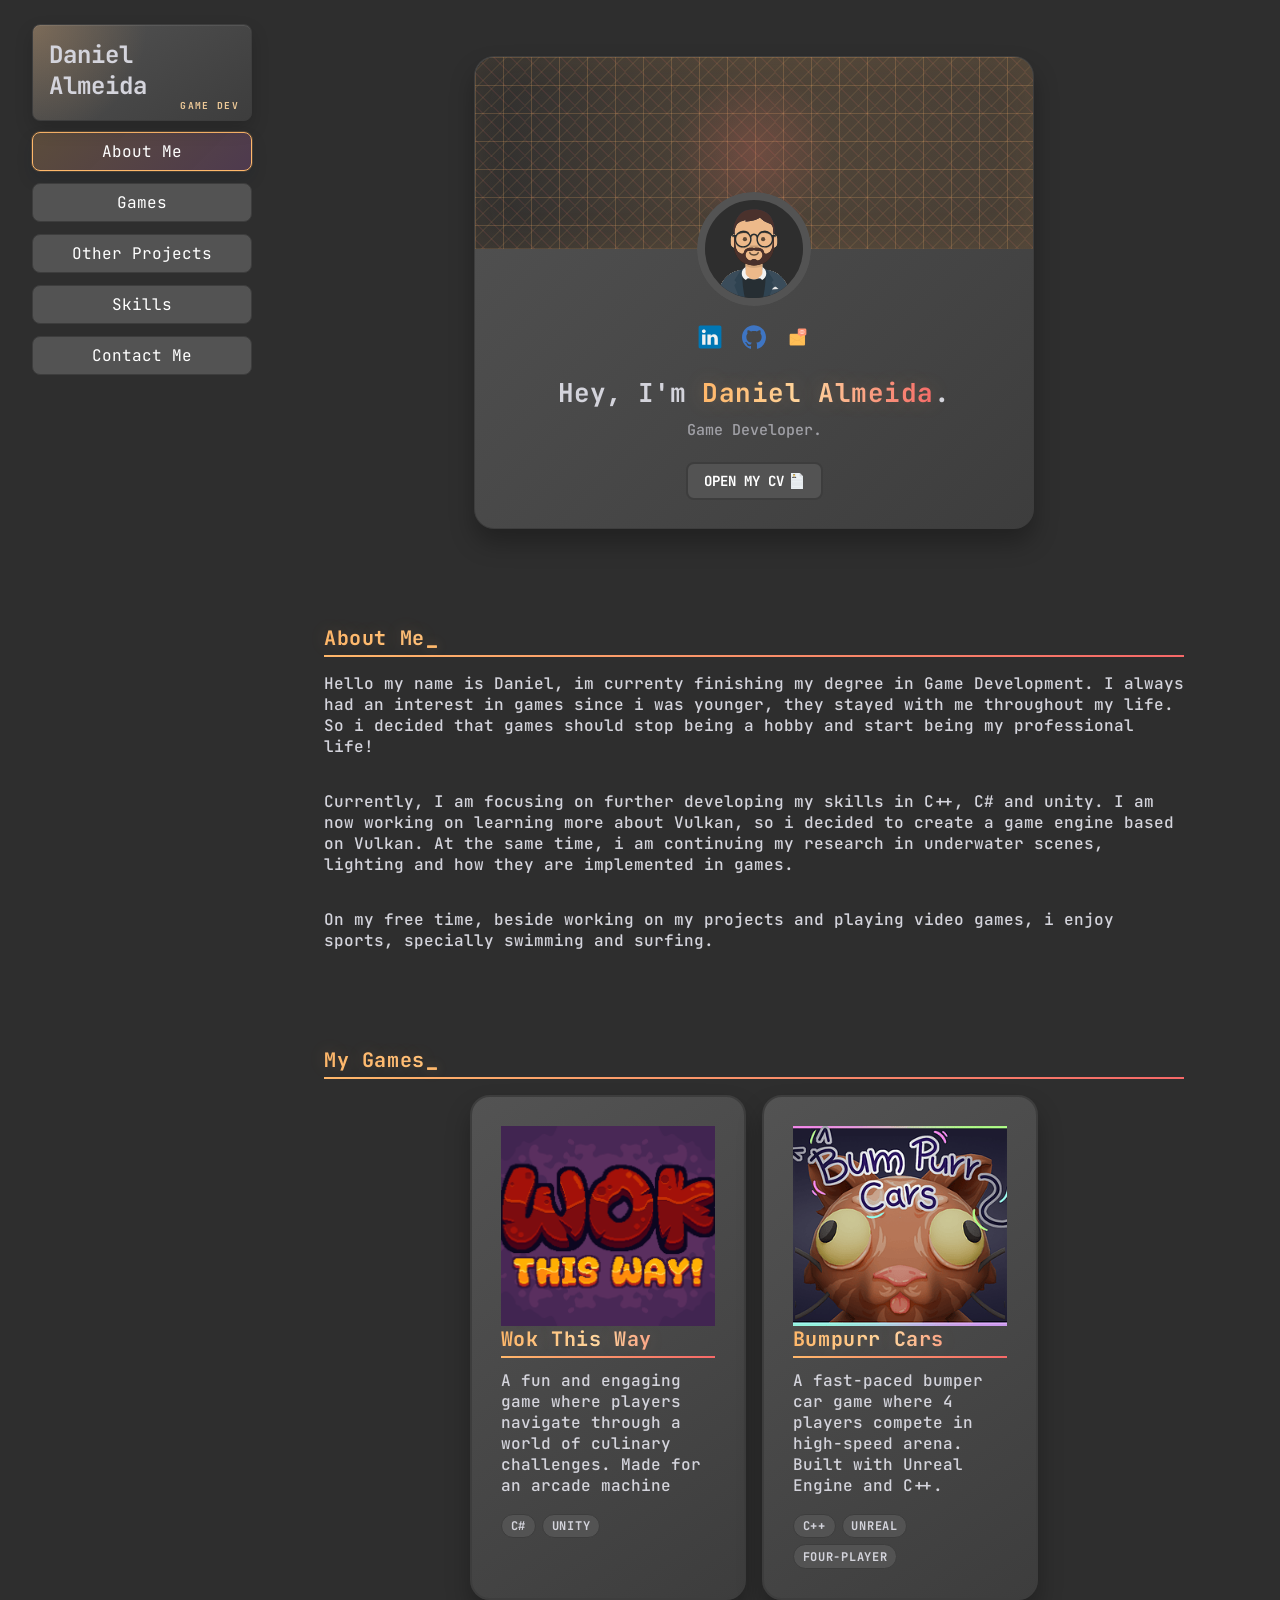
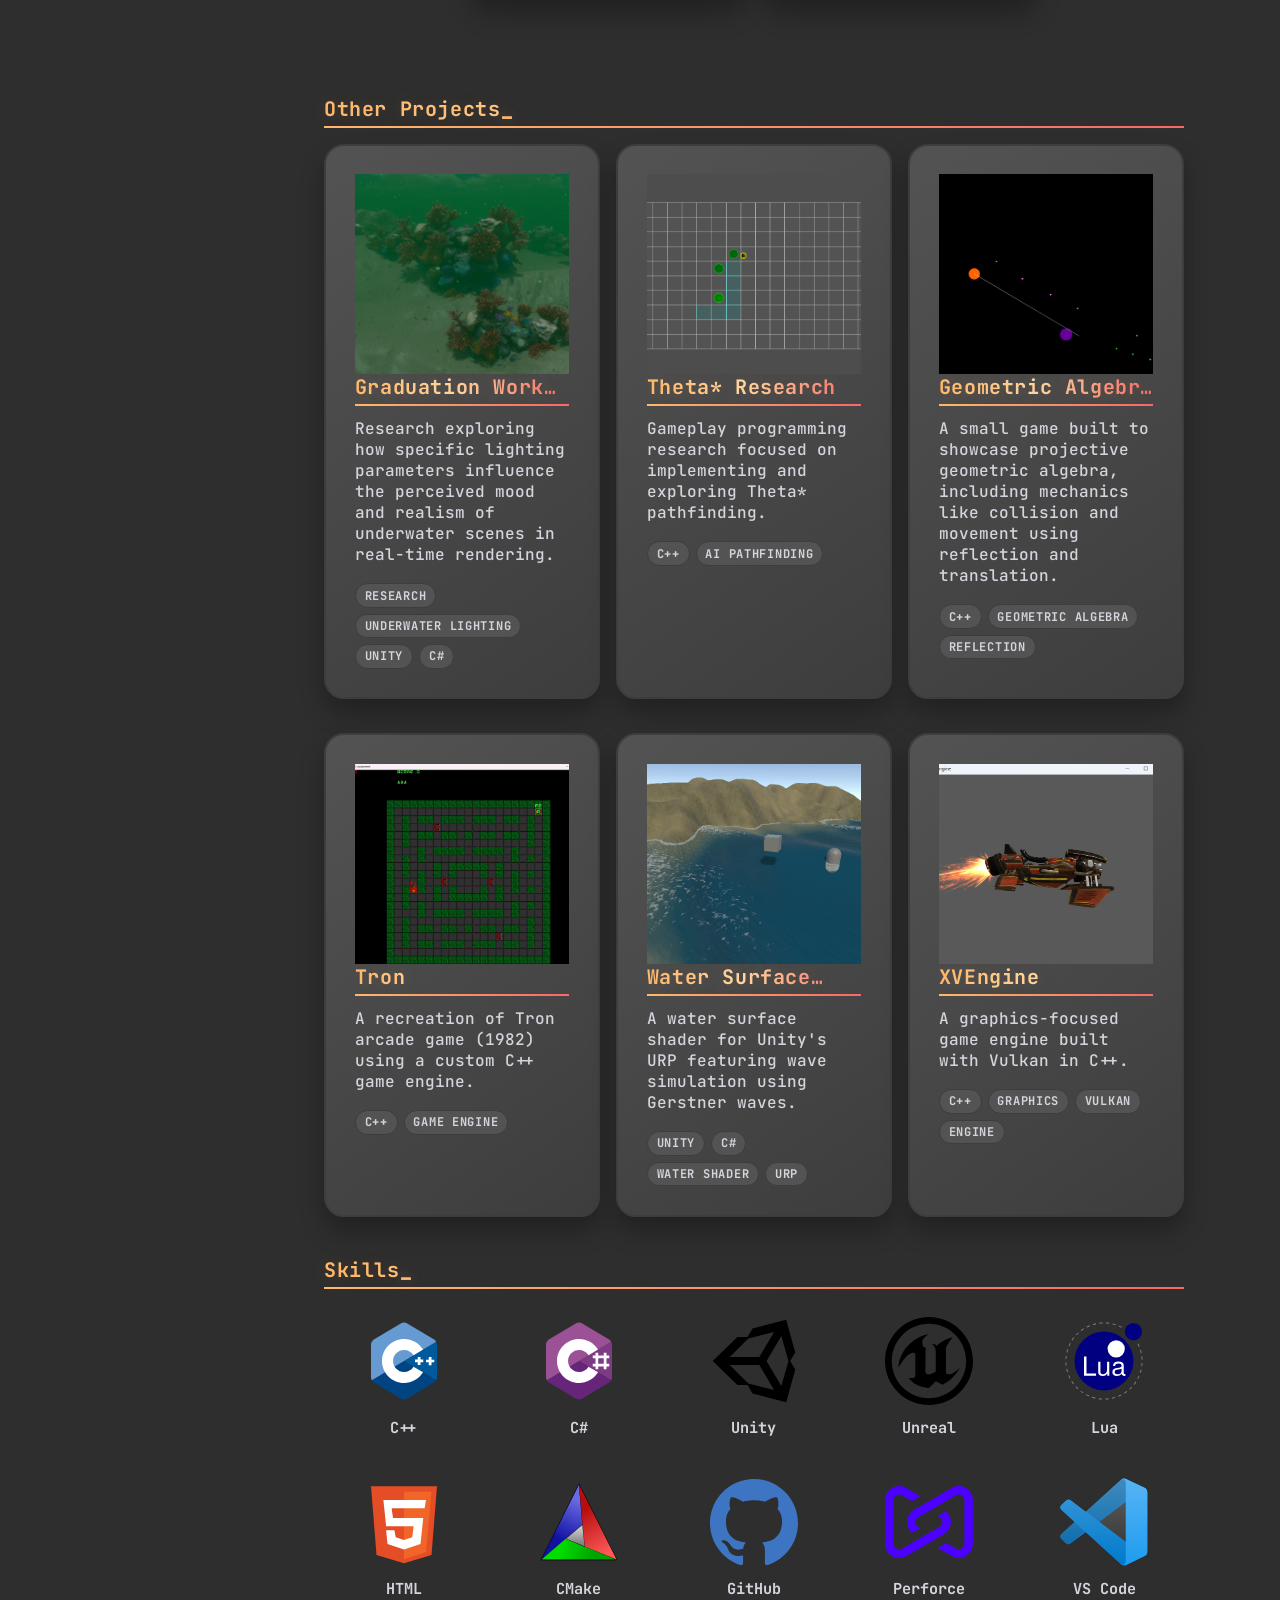
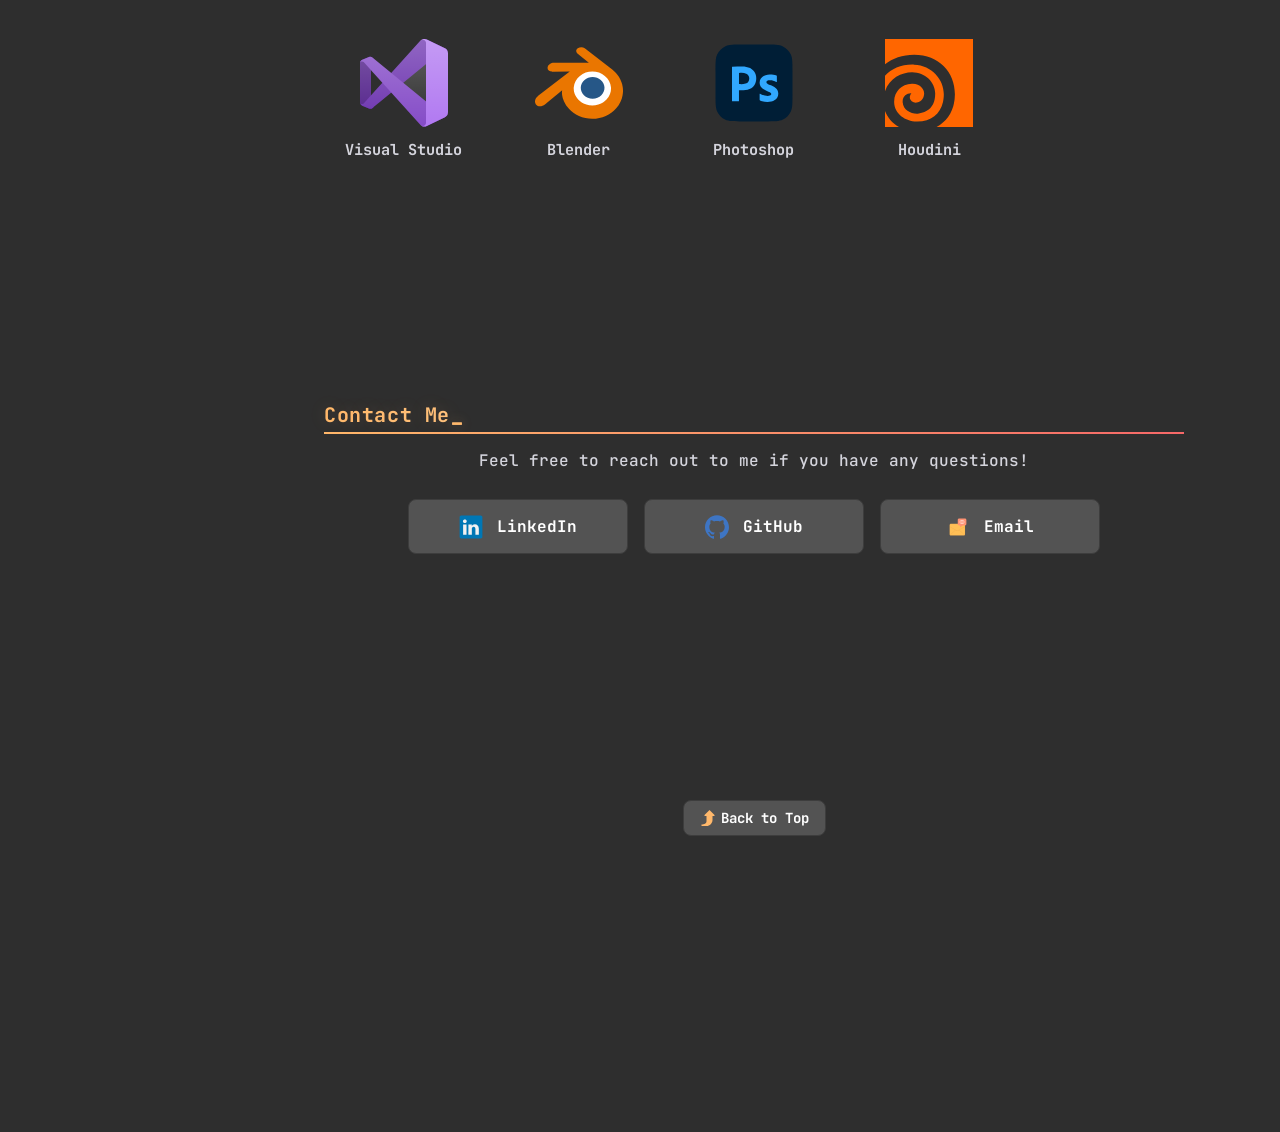
==== commit feb42ab1: "updater cv and XVengine" ====
--- a/index.html
+++ b/index.html
@@ -134,7 +134,7 @@
               </div>
             </a>
             <a class="project-card project-card-link" href="./project/xv-engine.html" data-tags="C++, Graphics, Vulkan, Engine">
-              <img src="./assets/images/XVEngine/triangleVulkan.png" class="project-image" alt="XV Engine Vulkan Graphics">
+              <img src="./assets/images/XVEngine/vehicle1.png" class="project-image" alt="XV Engine Vulkan Graphics">
               <div class="project-card-text-container">
                 <div class="subheader-text project-title">XVEngine</div>
                 <div class="body-text project-card-text">A graphics-focused game engine built with Vulkan in C++.</div>
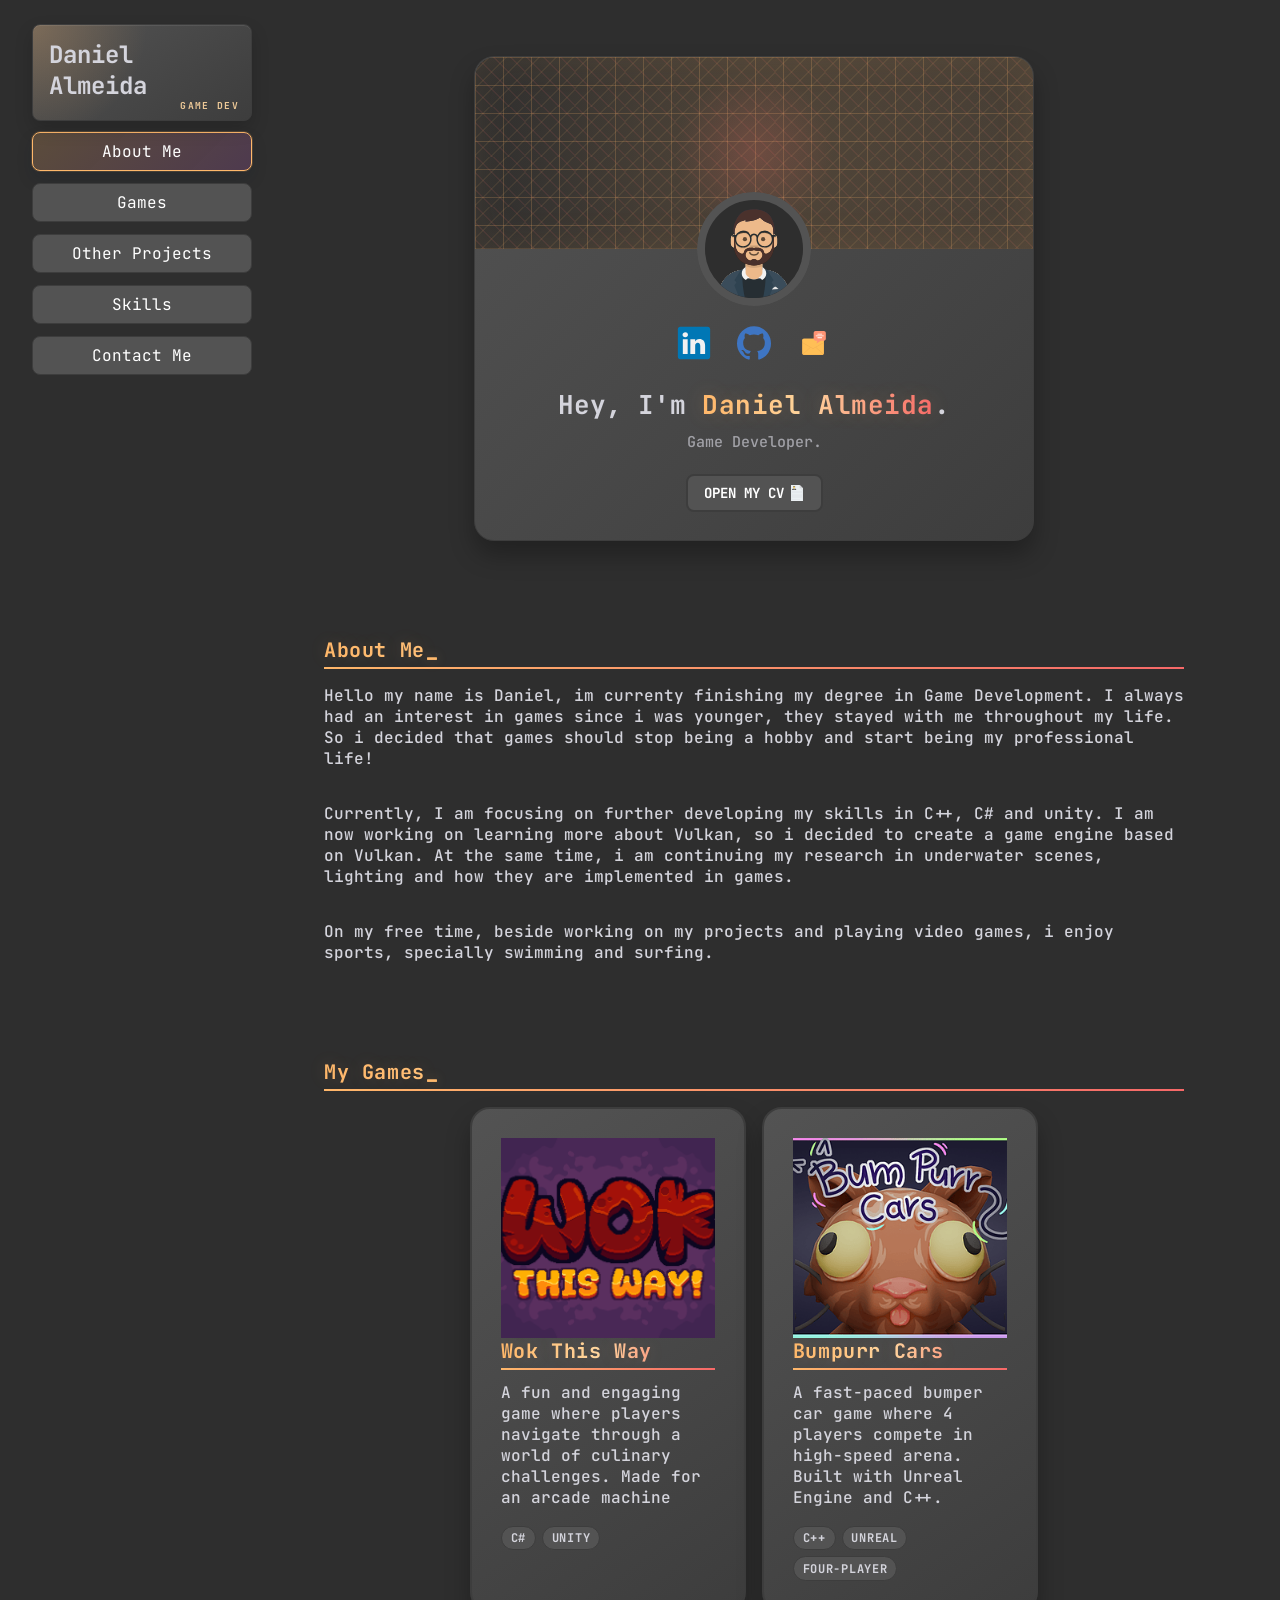
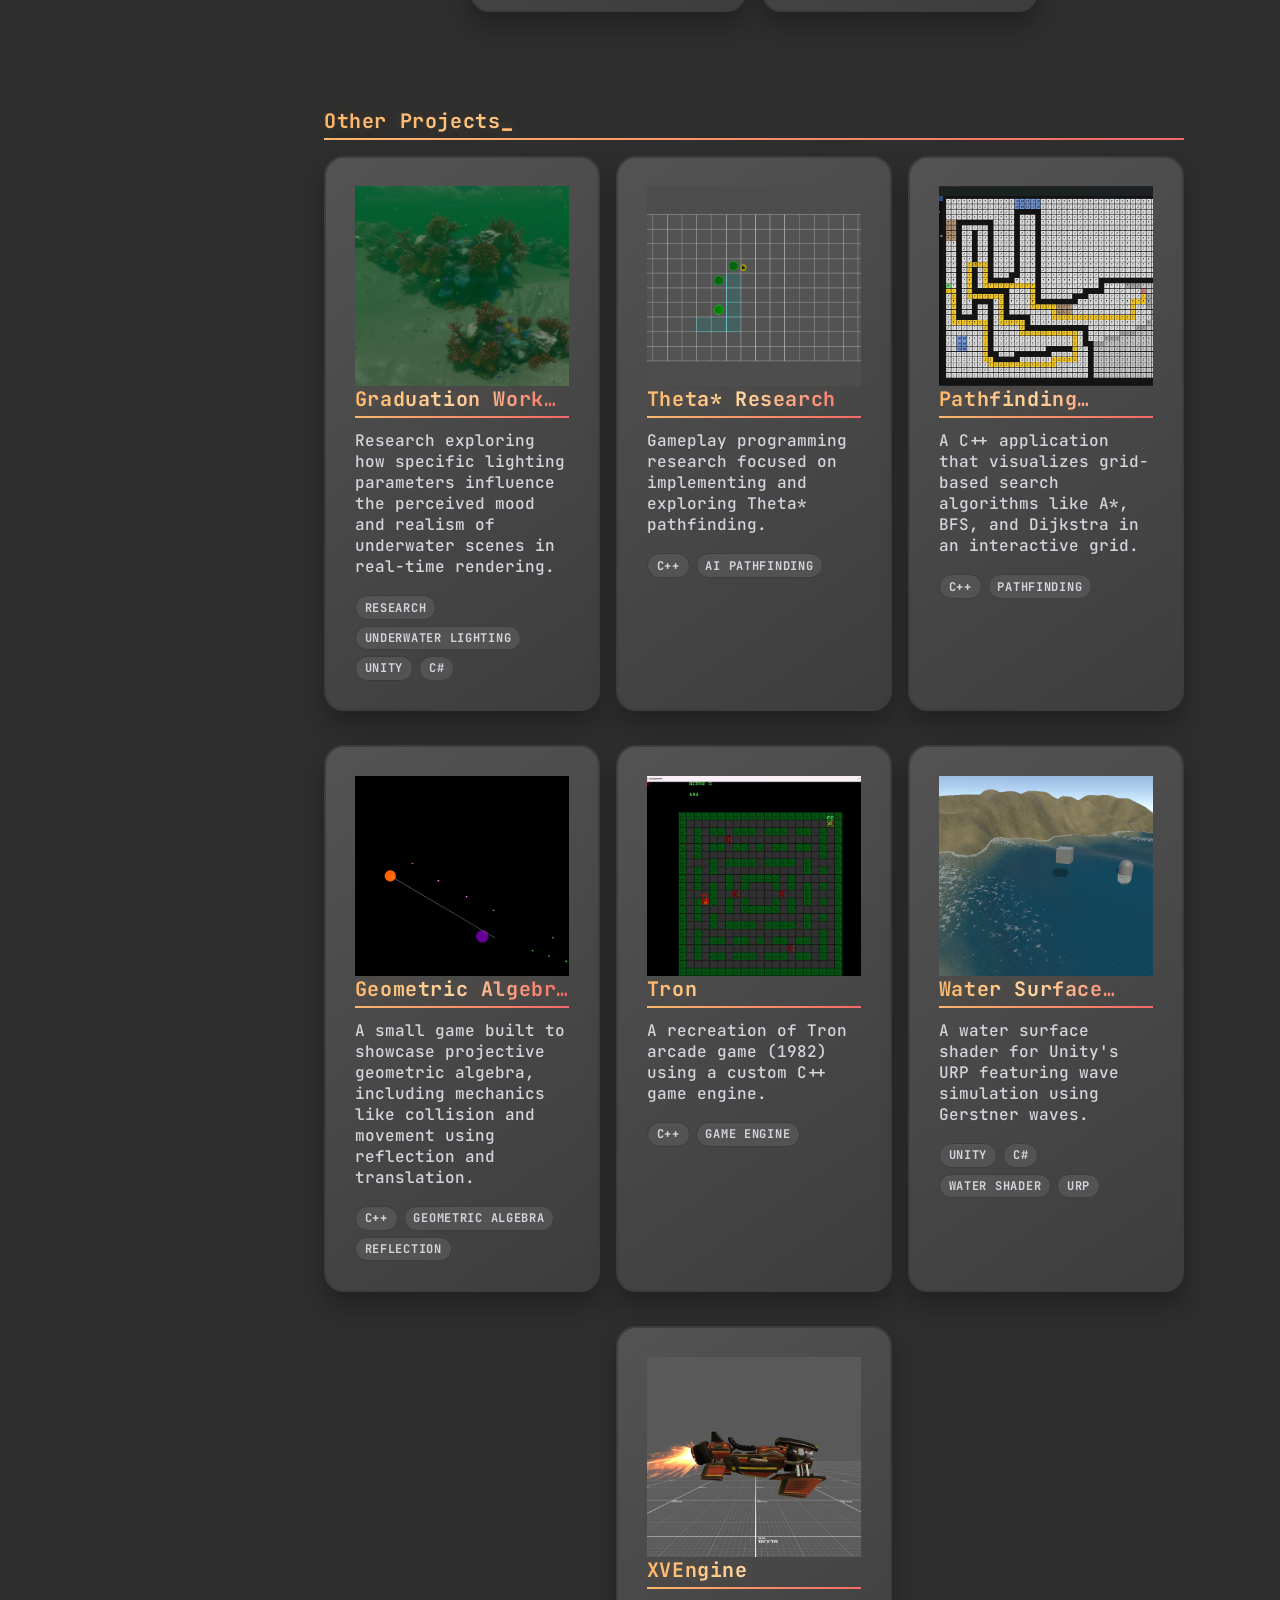
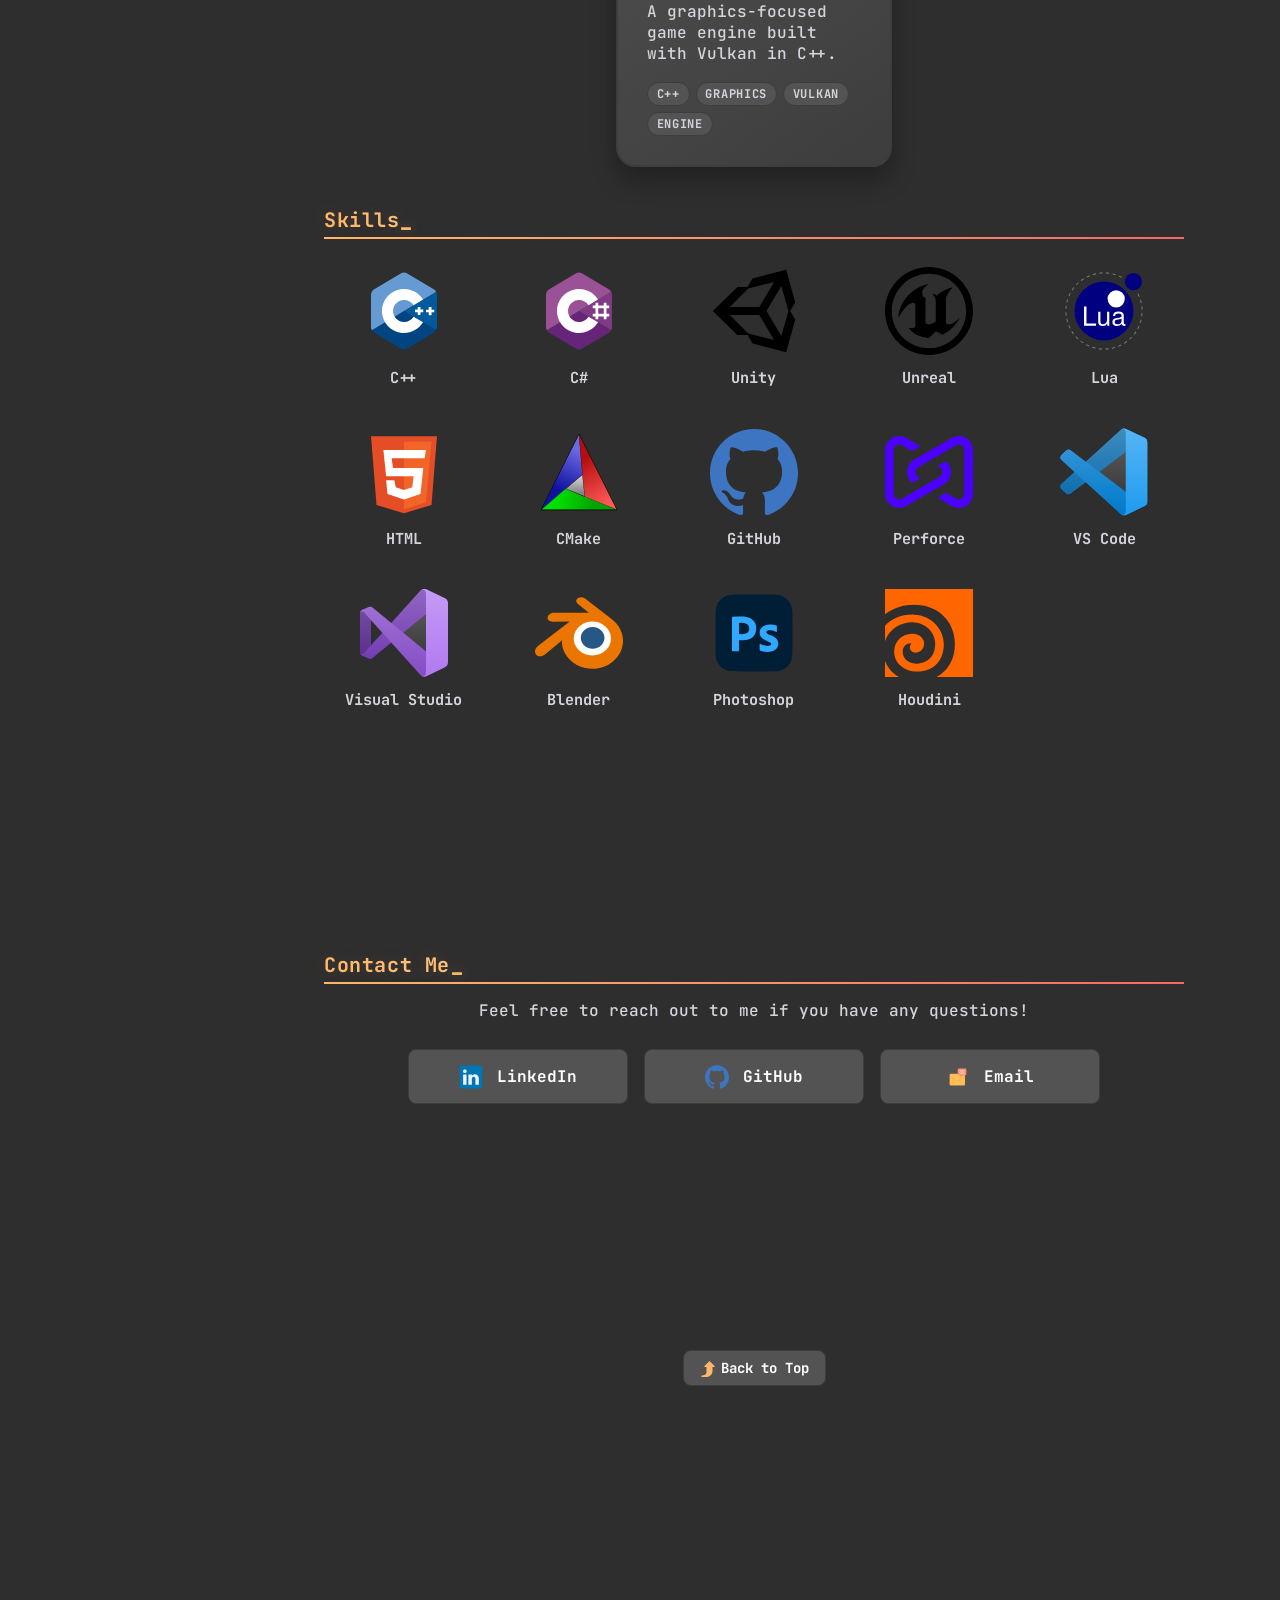
==== commit cfce42d2: "added pathfinding visualizer project. still need to add code section" ====
--- a/index.html
+++ b/index.html
@@ -112,6 +112,13 @@
                 <div class="body-text project-card-text">Gameplay programming research focused on implementing and exploring Theta* pathfinding.</div>
               </div>
             </a>
+            <a class="project-card project-card-link" href="./project/pathfinding-visualizer.html" data-tags="C++, Pathfinding">
+              <img src="./assets/images/PathfindingAlgorithms/pathfindingAStar.png" class="project-image" alt="Pathfinding Visualizer">
+              <div class="project-card-text-container">
+                <div class="subheader-text project-title">Pathfinding Visualizer</div>
+                <div class="body-text project-card-text">A C++ application that visualizes grid-based search algorithms like A*, BFS, and Dijkstra in an interactive grid.</div>
+              </div>
+            </a>
             <a class="project-card project-card-link" href="./project/geoa-mini-game.html" data-tags="C++, Geometric Algebra, Reflection">
               <img src="./assets/images/geoa.png" class="project-image" alt="Projective geometric algebra mini game">
               <div class="project-card-text-container">
--- a/css/layout.css
+++ b/css/layout.css
@@ -193,14 +193,15 @@
   position: relative;
   z-index: 1;
   display: flex;
-  gap: 12px;
+  gap: 16px;
   justify-content: center;
   margin-top: 72px;
 }
 
 .hero-contact-link {
-  width: 32px;
-  height: 32px;
+  position: relative;
+  width: 44px;
+  height: 44px;
   display: inline-flex;
   align-items: center;
   justify-content: center;
@@ -212,8 +213,8 @@
 }
 
 .hero-contact-icon {
-  width: 24px;
-  height: 24px;
+  width: 34px;
+  height: 34px;
   display: block;
   transition: transform 200ms ease-in-out, filter 200ms ease-in-out;
 }
@@ -221,6 +222,32 @@
 .hero-contact-link:hover .hero-contact-icon {
   transform: rotate(15deg) scale(1.08);
   filter: drop-shadow(0 0 8px var(--accent-color));
+}
+
+.hero-contact-link::after {
+  position: absolute;
+  left: 50%;
+  top: calc(100% + 8px);
+  padding: 6px 9px;
+  border-radius: 6px;
+  background: var(--white-color);
+  color: var(--black-color);
+  content: attr(aria-label);
+  font-size: 12px;
+  font-weight: 700;
+  line-height: 1;
+  opacity: 0;
+  pointer-events: none;
+  transform: translate(-50%, -4px);
+  transition: opacity 160ms ease-in-out, transform 160ms ease-in-out;
+  white-space: nowrap;
+  z-index: 10;
+}
+
+.hero-contact-link:hover::after,
+.hero-contact-link:focus-visible::after {
+  opacity: 1;
+  transform: translate(-50%, 0);
 }
 
 #portfolio-header .header-text {
@@ -937,4 +964,3 @@
     min-height: 96px;
   }
 }
-
